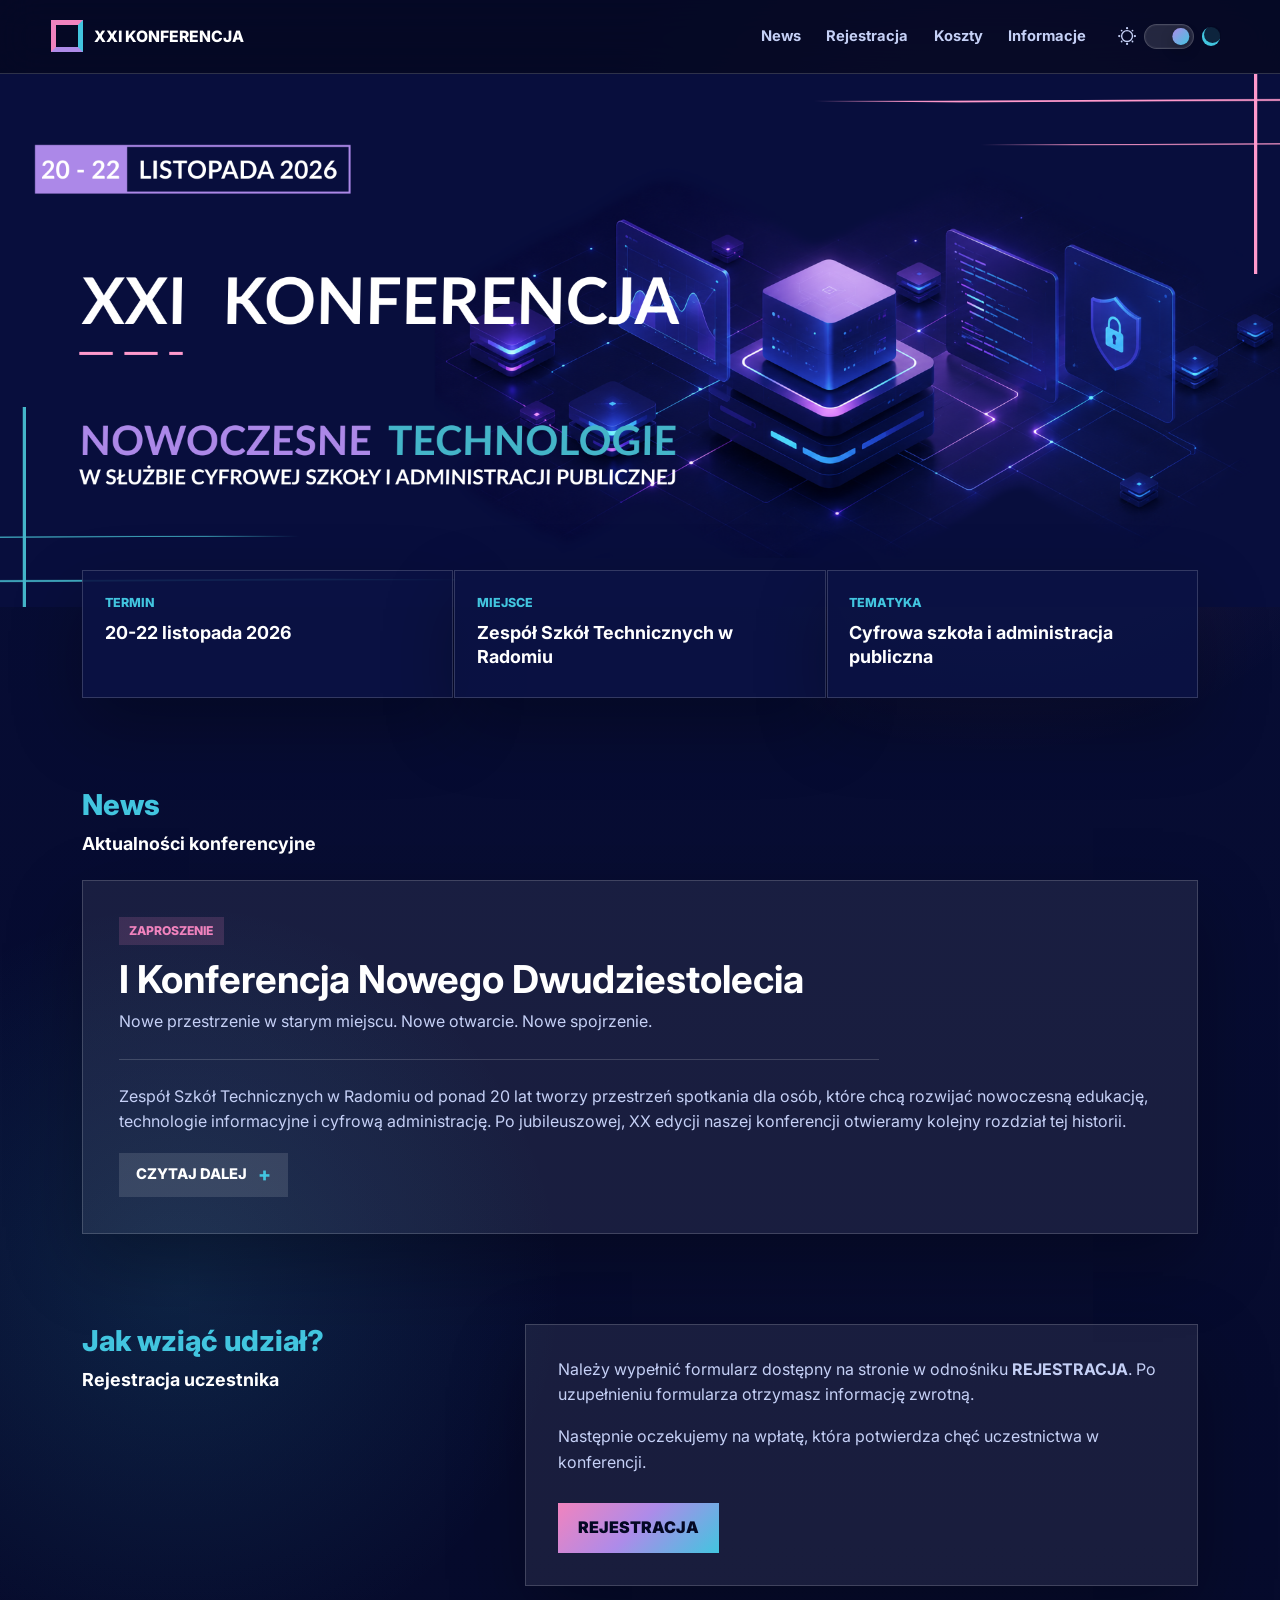
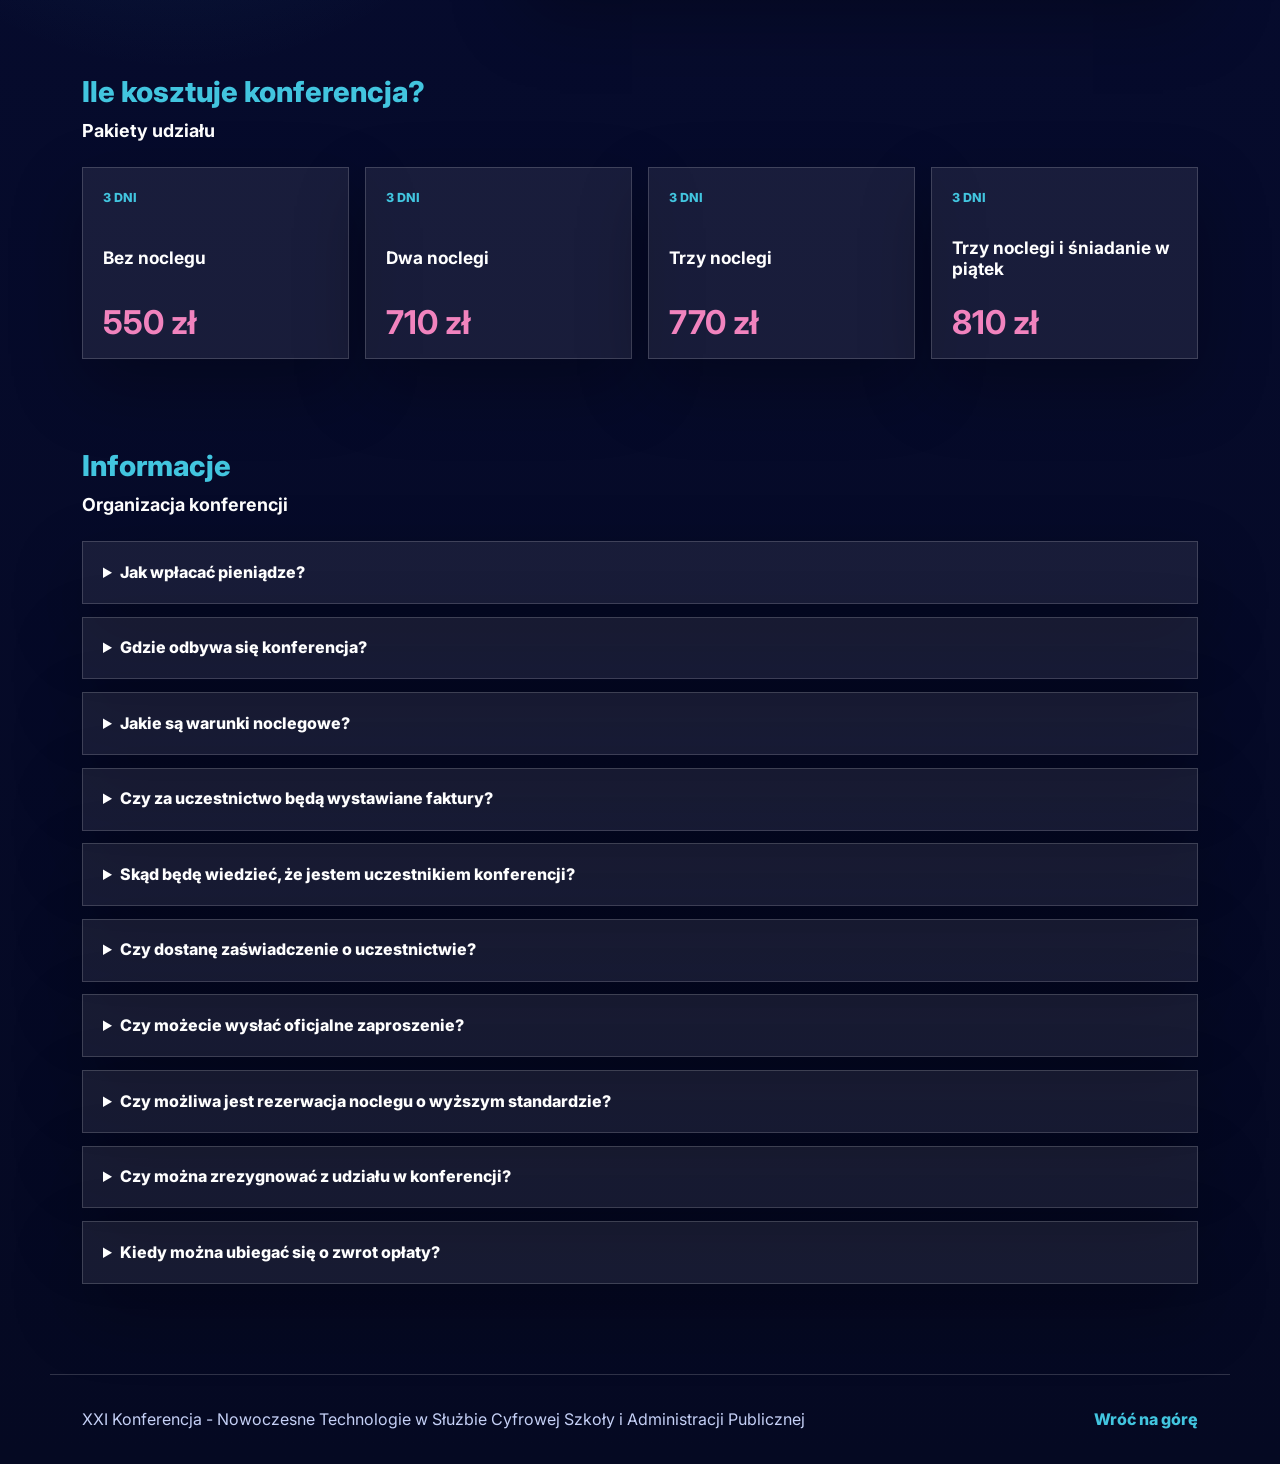
==== index.html @ ed53168c "first commit" ====
<!doctype html>
<html lang="pl">
  <head>
    <meta charset="utf-8" />
    <meta name="viewport" content="width=device-width, initial-scale=1" />
    <title>XXI Konferencja - Nowoczesne Technologie</title>
    <meta
      name="description"
      content="XXI Konferencja Nowoczesne Technologie w służbie cyfrowej szkoły i administracji publicznej, 20-22 listopada 2026, Radom."
    />
    <link rel="icon" href="assets/favicon.svg" type="image/svg+xml" />
    <link rel="preconnect" href="https://fonts.googleapis.com" />
    <link rel="preconnect" href="https://fonts.gstatic.com" crossorigin />
    <link
      href="https://fonts.googleapis.com/css2?family=Inter:wght@400;500;600;700;800&display=swap"
      rel="stylesheet"
    />
    <script>
      (function () {
        try {
          document.documentElement.dataset.theme =
            window.localStorage.getItem("theme") || "dark";
        } catch (error) {
          document.documentElement.dataset.theme = "dark";
        }
      })();
    </script>
    <link rel="stylesheet" href="styles.css?v=4" />
  </head>
  <body>
    <header class="site-header">
      <a class="brand" href="#top" aria-label="Strona główna konferencji">
        <span class="brand-mark"></span>
        <span>XXI Konferencja</span>
      </a>
      <button
        class="menu-toggle"
        type="button"
        aria-label="Otwórz menu"
        aria-expanded="false"
        aria-controls="main-nav"
      >
        <span></span>
        <span></span>
        <span></span>
      </button>
      <div class="header-actions">
        <nav id="main-nav" class="nav" aria-label="Nawigacja główna">
          <a href="#news">News</a>
          <a href="#rejestracja">Rejestracja</a>
          <a href="#koszty">Koszty</a>
          <a href="#faq">Informacje</a>
        </nav>
        <button
          class="theme-toggle"
          type="button"
          aria-label="Przełącz tryb jasny i ciemny"
          aria-pressed="false"
        >
          <span class="theme-icon theme-icon-sun" aria-hidden="true"></span>
          <span class="theme-switch-track" aria-hidden="true">
            <span class="theme-switch-thumb"></span>
          </span>
          <span class="theme-icon theme-icon-moon" aria-hidden="true"></span>
          <span class="theme-toggle-text sr-only">Tryb jasny</span>
        </button>
      </div>
    </header>

    <main id="top">
      <section class="hero" aria-label="XXI Konferencja Nowoczesne Technologie">
        <picture>
          <source
            media="(max-width: 560px)"
            srcset="assets/hero-konferencja-2026-mobile.png"
          />
          <source
            media="(max-width: 1024px)"
            srcset="assets/hero-konferencja-2026-tablet.png"
          />
          <img
            class="hero-image"
            src="assets/hero-konferencja-2026-v2.png"
            alt="XXI Konferencja Nowoczesne Technologie w służbie cyfrowej szkoły i administracji publicznej, 20-22 listopada 2026"
          />
        </picture>
      </section>

      <section class="summary" aria-label="Najważniejsze informacje">
        <div class="summary-item">
          <span>Termin</span>
          <strong>20-22 listopada 2026</strong>
        </div>
        <div class="summary-item">
          <span>Miejsce</span>
          <strong>Zespół Szkół Technicznych w Radomiu</strong>
        </div>
        <div class="summary-item">
          <span>Tematyka</span>
          <strong>Cyfrowa szkoła i administracja publiczna</strong>
        </div>
      </section>

      <section id="news" class="section news-section">
        <div class="section-heading">
          <h2 class="eyebrow">News</h2>
          <h3 class="section-title">Aktualności konferencyjne</h3>
        </div>
        <article class="news-post">
          <div class="news-post-header">
            <span class="news-label">Zaproszenie</span>
            <h3>I Konferencja Nowego Dwudziestolecia</h3>
            <p>
              Nowe przestrzenie w starym miejscu. Nowe otwarcie. Nowe
              spojrzenie.
            </p>
          </div>

          <p>
            Zespół Szkół Technicznych w Radomiu od ponad 20 lat tworzy
            przestrzeń spotkania dla osób, które chcą rozwijać nowoczesną
            edukację, technologie informacyjne i cyfrową administrację. Po
            jubileuszowej, XX edycji naszej konferencji otwieramy kolejny
            rozdział tej historii.
          </p>
          <details class="read-more">
            <summary>
              <span class="read-more-open">Czytaj dalej</span>
              <span class="read-more-close">Zwiń</span>
            </summary>
            <div class="read-more-content">
              <p>
                W tym roku zapraszamy Państwa na XXI edycję konferencji, którą
                traktujemy jako I Konferencję Nowego Dwudziestolecia. Wracamy do
                sprawdzonego miejsca, ale z nową energią, nowymi tematami i
                świeżym spojrzeniem na wyzwania, przed którymi stoją szkoły,
                samorządy, uczelnie, instytucje publiczne oraz partnerzy
                technologiczni.
              </p>
              <p>
                To wydarzenie dla tych, którzy nie chcą jedynie obserwować
                zmian, ale chcą je rozumieć, współtworzyć i odpowiedzialnie
                wdrażać.
              </p>

              <h4>Co nas czeka?</h4>
              <div class="news-topics">
                <section>
                  <h5>Nowe technologie w edukacji i administracji</h5>
                  <p>
                    Porozmawiamy o rozwiązaniach, które realnie zmieniają sposób
                    pracy szkół, urzędów i instytucji. W centrum uwagi znajdą
                    się narzędzia cyfrowe, sztuczna inteligencja, automatyzacja,
                    cyberbezpieczeństwo, nowoczesne zarządzanie oraz praktyczne
                    wykorzystanie technologii w codziennej pracy.
                  </p>
                </section>
                <section>
                  <h5>Wykłady, prelekcje i inspirujące wystąpienia</h5>
                  <p>
                    Do udziału zapraszamy ekspertów, praktyków, przedstawicieli
                    branży IT, edukacji, administracji oraz biznesu. Będzie to
                    okazja do poznania trendów, dobrych praktyk i konkretnych
                    rozwiązań, które można przenieść do własnej szkoły,
                    instytucji lub organizacji.
                  </p>
                </section>
                <section>
                  <h5>Warsztaty i sesje tematyczne</h5>
                  <p>
                    Konferencja to nie tylko teoria. Planujemy również
                    praktyczne spotkania, podczas których uczestnicy będą mogli
                    poznać narzędzia wspierające edukację, komunikację,
                    organizację pracy, bezpieczeństwo cyfrowe i rozwój
                    kompetencji przyszłości.
                  </p>
                </section>
                <section>
                  <h5>Spotkania i współpraca</h5>
                  <p>
                    Od lat siłą naszej konferencji są ludzie: dyrektorzy szkół,
                    nauczyciele, przedstawiciele samorządów, uczelni, firm
                    technologicznych i instytucji publicznych. Tegoroczna edycja
                    będzie kolejną okazją do rozmów, wymiany doświadczeń i
                    budowania współpracy.
                  </p>
                </section>
              </div>

              <h4>Dlaczego warto być z nami?</h4>
              <p>
                Bo po 20 latach nie kończymy tej historii - zaczynamy jej nowy
                etap. To będzie konferencja o przyszłości, ale mocno osadzona w
                praktyce. O technologii, ale zawsze w kontekście człowieka. O
                zmianie, ale takiej, która ma sens i służy edukacji,
                administracji oraz lokalnym społecznościom.
              </p>
              <p>
                Jeśli interesuje Państwa cyfrowa transformacja, nowoczesna
                szkoła, sztuczna inteligencja, bezpieczeństwo, kompetencje
                przyszłości i praktyczne rozwiązania dla edukacji oraz
                instytucji publicznych - zapraszamy do Radomia.
              </p>

              <h4>Rejestracja</h4>
              <p>
                Formularz rejestracyjny oraz szczegółowy program konferencji
                zostaną opublikowane na stronie internetowej wydarzenia.
                Zachęcamy do śledzenia aktualności - wkrótce przedstawimy
                agendę, prelegentów oraz informacje organizacyjne.
              </p>

              <p class="news-closing">
                Zapraszamy do udziału w wydarzeniu, które od dwóch dekad łączy
                edukację, technologię i ludzi otwartych na rozwój. Do zobaczenia
                w Zespole Szkół Technicznych w Radomiu!
              </p>
            </div>
          </details>
        </article>
      </section>

      <section id="rejestracja" class="section split-section">
        <div class="section-heading">
          <h2 class="eyebrow">Jak wziąć udział?</h2>
          <h3 class="section-title">Rejestracja uczestnika</h3>
        </div>
        <div class="content-panel">
          <p>
            Należy wypełnić formularz dostępny na stronie w odnośniku
            <strong>REJESTRACJA</strong>. Po uzupełnieniu formularza otrzymasz
            informację zwrotną.
          </p>

          <p>
            Następnie oczekujemy na wpłatę, która potwierdza chęć uczestnictwa w
            konferencji.
          </p>
          <a
            class="button"
            href="rejestracja.html"
            aria-label="Przejdź do strony rejestracji"
            >Rejestracja</a
          >
        </div>
      </section>

      <section id="koszty" class="section">
        <div class="section-heading">
          <h2 class="eyebrow">Ile kosztuje konferencja?</h2>
          <h3 class="section-title">Pakiety udziału</h3>
        </div>
        <div class="pricing-grid">
          <article class="price-card">
            <span>3 dni</span>
            <h3>Bez noclegu</h3>
            <strong>550 zł</strong>
          </article>
          <article class="price-card">
            <span>3 dni</span>
            <h3>Dwa noclegi</h3>
            <strong>710 zł</strong>
          </article>
          <article class="price-card">
            <span>3 dni</span>
            <h3>Trzy noclegi</h3>
            <strong>770 zł</strong>
          </article>
          <article class="price-card">
            <span>3 dni</span>
            <h3>Trzy noclegi i śniadanie w piątek</h3>
            <strong>810 zł</strong>
          </article>
        </div>
      </section>

      <section id="faq" class="section faq-section">
        <div class="section-heading">
          <h2 class="eyebrow">Informacje</h2>
          <h3 class="section-title">Organizacja konferencji</h3>
        </div>
        <div class="faq-list">
          <details>
            <summary>Jak wpłacać pieniądze?</summary>
            <p>Po wykonaniu rejestracji należy dokonać wpłaty na konto:</p>
            <strong class="account-number"
              >83 1240 3259 1111 0010 3720 2317</strong
            >
            <p>
              W tytule przelewu prosimy wpisać
              <strong>„KONFERENCJA 2026”</strong> oraz imię i nazwisko
              uczestnika.
            </p>
            <p>
              W sprawie płatności można kontaktować się z księgowością ZST pod
              numerem
              <a href="tel:+48483628185">+48 48 362 81 85</a>.
            </p>
          </details>
          <details>
            <summary>Gdzie odbywa się konferencja?</summary>
            <p>
              Konferencja odbywa się w budynku Zespołu Szkół Technicznych im.
              Tadeusza Kościuszki w Radomiu przy ul. Limanowskiego 26/30. Szkoła
              znajduje się w odległości około 2 km od dworca PKP i PKS. Dla
              zmotoryzowanych uczestników udostępniony będzie parking na terenie
              szkoły.
            </p>
          </details>
          <details>
            <summary>Jakie są warunki noclegowe?</summary>
            <p>
              Dla uczestników przygotowane są miejsca noclegowe w Schronisku
              Młodzieżowym przy ul. Limanowskiego 34/40, w sąsiedztwie Zespołu
              Szkół Technicznych.
            </p>
            <p>
              Strona schroniska:
              <a href="https://www.ssmradom.pl" target="_blank" rel="noreferrer"
                >www.ssmradom.pl</a
              >.
            </p>
          </details>
          <details>
            <summary>Czy za uczestnictwo będą wystawiane faktury?</summary>
            <p>
              Rachunek za udział w konferencji wystawiany jest wyłącznie na
              płatnika. Jeśli opłatę wykona uczestnik jako osoba prywatna,
              rachunek zostanie wystawiony na osobę prywatną. Jeśli płatności
              dokona szkoła, rachunek zostanie wystawiony na szkołę.
            </p>
          </details>
          <details>
            <summary>
              Skąd będę wiedzieć, że jestem uczestnikiem konferencji?
            </summary>
            <p>
              Po dokonaniu opłaty każdy zarejestrowany uczestnik otrzyma
              potwierdzenie pocztą elektroniczną na adres podany podczas
              rejestracji. Prosimy sprawdzać także folder spam. Jeśli
              potwierdzenie nie dotrze w ciągu 7 dni od przelewu, prosimy o
              pilny kontakt z Arturem Rudnickim.
            </p>
          </details>
          <details>
            <summary>Czy dostanę zaświadczenie o uczestnictwie?</summary>
            <p>Tak. Zaświadczenie będzie dostępne w trakcie konferencji.</p>
          </details>
          <details>
            <summary>Czy możecie wysłać oficjalne zaproszenie?</summary>
            <p>
              Organizatorzy nie przewidują wysyłania oficjalnych zaproszeń.
              Jedynym zaproszeniem jest strona konferencji.
            </p>
          </details>
          <details>
            <summary>
              Czy możliwa jest rezerwacja noclegu o wyższym standardzie?
            </summary>
            <p>
              W tym roku nie ma możliwości rezerwacji noclegów o podwyższonym
              standardzie. Uczestnik może zorganizować nocleg samodzielnie i
              wybrać udział bez noclegu.
            </p>
          </details>
          <details>
            <summary>Czy można zrezygnować z udziału w konferencji?</summary>
            <p>
              Tak, jednak organizatorzy nie zawsze mają możliwość dokonania
              zwrotu opłaty za udział w konferencji.
            </p>
          </details>
          <details>
            <summary>Kiedy można ubiegać się o zwrot opłaty?</summary>
            <p>
              Zwrot opłaty przewidywany jest w sytuacji potwierdzonego
              pozytywnego wyniku testu na COVID-19 u uczestnika albo gdy
              konferencja nie może się odbyć ze względów niezależnych od
              organizatorów.
            </p>
          </details>
        </div>
      </section>
    </main>

    <footer class="site-footer">
      <p>
        XXI Konferencja - Nowoczesne Technologie w Służbie Cyfrowej Szkoły i
        Administracji Publicznej
      </p>
      <a href="#top">Wróć na górę</a>
    </footer>
    <script>
      const themeToggle = document.querySelector(".theme-toggle");
      const themeToggleText = document.querySelector(".theme-toggle-text");
      const menuToggle = document.querySelector(".menu-toggle");
      const headerActions = document.querySelector(".header-actions");

      function saveTheme(theme) {
        try {
          window.localStorage.setItem("theme", theme);
        } catch (error) {
          return;
        }
      }

      function setTheme(theme) {
        document.documentElement.dataset.theme = theme;
        saveTheme(theme);
        const isLight = theme === "light";
        themeToggle.setAttribute("aria-pressed", String(isLight));
        themeToggleText.textContent = isLight ? "Tryb ciemny" : "Tryb jasny";
      }

      setTheme(document.documentElement.dataset.theme || "dark");

      themeToggle.addEventListener("click", () => {
        const nextTheme =
          document.documentElement.dataset.theme === "light" ? "dark" : "light";
        setTheme(nextTheme);
      });

      menuToggle.addEventListener("click", () => {
        const isOpen = headerActions.classList.toggle("is-open");
        menuToggle.setAttribute("aria-expanded", String(isOpen));
        menuToggle.setAttribute(
          "aria-label",
          isOpen ? "Zamknij menu" : "Otwórz menu",
        );
      });

      document.querySelectorAll(".nav a").forEach((link) => {
        link.addEventListener("click", () => {
          headerActions.classList.remove("is-open");
          menuToggle.setAttribute("aria-expanded", "false");
          menuToggle.setAttribute("aria-label", "Otwórz menu");
        });
      });
    </script>
  </body>
</html>
---- styles.css ----
:root {
  color-scheme: dark;
  --page: #070d38;
  --page-deep: #050922;
  --panel: rgba(255, 255, 255, 0.075);
  --panel-strong: rgba(255, 255, 255, 0.12);
  --header-bg: rgba(5, 9, 34, 0.86);
  --summary-bg: rgba(10, 18, 68, 0.9);
  --topic-bg: rgba(255, 255, 255, 0.045);
  --hero-bg: #080d3b;
  --text: #ffffff;
  --muted: #c5d0f6;
  --cyan: #42c5df;
  --pink: #f183be;
  --violet: #ae8be9;
  --line: rgba(255, 255, 255, 0.17);
  --shadow: 0 28px 70px rgba(0, 0, 0, 0.28);
}

html[data-theme="light"] {
  color-scheme: light;
  --page: #f8fbff;
  --page-deep: #eef4fb;
  --panel: rgba(255, 255, 255, 0.82);
  --panel-strong: rgba(7, 13, 56, 0.08);
  --header-bg: rgba(248, 251, 255, 0.88);
  --summary-bg: rgba(255, 255, 255, 0.94);
  --topic-bg: rgba(7, 13, 56, 0.04);
  --hero-bg: #080d3b;
  --text: #111936;
  --muted: #52617d;
  --cyan: #087f9c;
  --pink: #c83d88;
  --violet: #7353c7;
  --line: rgba(17, 25, 54, 0.14);
  --shadow: 0 22px 55px rgba(33, 45, 76, 0.13);
}

* {
  box-sizing: border-box;
}

.sr-only {
  position: absolute;
  width: 1px;
  height: 1px;
  padding: 0;
  margin: -1px;
  overflow: hidden;
  clip: rect(0, 0, 0, 0);
  white-space: nowrap;
  border: 0;
}

html {
  scroll-behavior: smooth;
}

body {
  margin: 0;
  min-width: 320px;
  background:
    radial-gradient(circle at 78% 10%, rgba(241, 131, 190, 0.18), transparent 28rem),
    radial-gradient(circle at 14% 42%, rgba(66, 197, 223, 0.13), transparent 24rem),
    linear-gradient(180deg, var(--page) 0%, var(--page-deep) 100%);
  color: var(--text);
  font-family: Inter, system-ui, -apple-system, BlinkMacSystemFont, "Segoe UI", sans-serif;
  line-height: 1.6;
}

a {
  color: inherit;
}

.site-header {
  position: sticky;
  top: 0;
  z-index: 5;
  display: flex;
  align-items: center;
  justify-content: space-between;
  flex-wrap: nowrap;
  gap: 1.5rem;
  padding: 1rem clamp(1rem, 4vw, 4rem);
  border-bottom: 1px solid var(--line);
  background: var(--header-bg);
  backdrop-filter: blur(18px);
}

.brand {
  display: inline-flex;
  align-items: center;
  flex: 0 0 auto;
  gap: 0.7rem;
  color: var(--text);
  font-size: 0.98rem;
  font-weight: 800;
  text-decoration: none;
  text-transform: uppercase;
}

.brand-mark {
  width: 2rem;
  height: 2rem;
  border: 0.32rem solid var(--pink);
  border-right-color: var(--cyan);
  border-bottom-color: var(--violet);
}

.menu-toggle {
  display: none;
  width: 2.75rem;
  height: 2.55rem;
  align-items: center;
  justify-content: center;
  flex-direction: column;
  gap: 0.32rem;
  border: 1px solid var(--line);
  background: var(--panel-strong);
  color: var(--text);
  cursor: pointer;
}

.menu-toggle span {
  display: block;
  width: 1.1rem;
  height: 0.13rem;
  background: currentColor;
  transition:
    transform 180ms ease,
    opacity 180ms ease;
}

.menu-toggle[aria-expanded="true"] span:nth-child(1) {
  transform: translateY(0.45rem) rotate(45deg);
}

.menu-toggle[aria-expanded="true"] span:nth-child(2) {
  opacity: 0;
}

.menu-toggle[aria-expanded="true"] span:nth-child(3) {
  transform: translateY(-0.45rem) rotate(-45deg);
}

.nav {
  display: flex;
  align-items: center;
  gap: clamp(0.8rem, 2vw, 1.6rem);
  color: var(--muted);
  font-size: 0.92rem;
  font-weight: 700;
}

.nav a {
  text-decoration: none;
}

.nav a:hover {
  color: var(--text);
}

.header-actions {
  display: flex;
  align-items: center;
  flex: 0 0 auto;
  gap: clamp(0.8rem, 2vw, 1.4rem);
}

.theme-toggle {
  display: inline-flex;
  align-items: center;
  gap: 0.5rem;
  min-height: 2.55rem;
  padding: 0.35rem 0.55rem;
  border: 0;
  background: transparent;
  color: var(--text);
  cursor: pointer;
}

.theme-toggle:hover {
  color: var(--cyan);
}

.theme-toggle:focus-visible {
  outline: 2px solid var(--cyan);
  outline-offset: 0.25rem;
}

.theme-icon {
  position: relative;
  flex: 0 0 auto;
  width: 1.15rem;
  height: 1.15rem;
  color: var(--muted);
}

.theme-icon-sun {
  border: 0.18rem solid currentColor;
  border-radius: 50%;
  transform: scale(0.68);
  box-shadow:
    0 -0.72rem 0 -0.46rem currentColor,
    0 0.72rem 0 -0.46rem currentColor,
    0.72rem 0 0 -0.46rem currentColor,
    -0.72rem 0 0 -0.46rem currentColor,
    0.5rem 0.5rem 0 -0.48rem currentColor,
    -0.5rem 0.5rem 0 -0.48rem currentColor,
    0.5rem -0.5rem 0 -0.48rem currentColor,
    -0.5rem -0.5rem 0 -0.48rem currentColor;
}

.theme-icon-moon {
  border-radius: 50%;
  background: currentColor;
}

.theme-icon-moon::after {
  content: "";
  position: absolute;
  top: -0.08rem;
  right: -0.08rem;
  width: 1.05rem;
  height: 1.05rem;
  border-radius: 50%;
  background: var(--header-bg);
}

.theme-switch-track {
  position: relative;
  width: 3.1rem;
  height: 1.55rem;
  border: 1px solid var(--line);
  border-radius: 999px;
  background: var(--panel-strong);
  box-shadow: inset 0 0 0 1px rgba(255, 255, 255, 0.04);
}

.theme-switch-thumb {
  position: absolute;
  top: 0.18rem;
  left: 0.18rem;
  width: 1.05rem;
  height: 1.05rem;
  border-radius: 50%;
  background: linear-gradient(135deg, var(--violet), var(--cyan));
  box-shadow: 0 0.35rem 0.8rem rgba(0, 0, 0, 0.24);
  transform: translateX(1.52rem);
  transition: transform 180ms ease;
}

html[data-theme="light"] .theme-switch-thumb {
  transform: translateX(0);
  background: linear-gradient(135deg, #f7b84b, var(--pink));
}

html[data-theme="light"] .theme-icon-sun {
  color: #d18a00;
}

html[data-theme="dark"] .theme-icon-moon {
  color: var(--cyan);
}

.hero {
  width: 100%;
  background: var(--hero-bg);
}

.hero picture {
  display: block;
}

.hero-image {
  display: block;
  width: 100%;
  height: auto;
}

.summary {
  display: grid;
  grid-template-columns: repeat(3, minmax(0, 1fr));
  gap: 1px;
  max-width: 1180px;
  margin: -2.3rem auto 0;
  padding: 0 clamp(1rem, 4vw, 2rem);
  position: relative;
  z-index: 2;
}

.summary-item {
  min-height: 8rem;
  padding: 1.35rem;
  border: 1px solid var(--line);
  background: var(--summary-bg);
  box-shadow: var(--shadow);
}

.summary-item span,
.eyebrow,
.price-card span {
  display: block;
  color: var(--cyan);
  font-size: 0.78rem;
  font-weight: 800;
  letter-spacing: 0;
  text-transform: uppercase;
}

.eyebrow {
  font-size: clamp(1.55rem, 2.25vw, 2.35rem);
  line-height: 1.16;
  text-transform: none;
}

.summary-item strong {
  display: block;
  margin-top: 0.5rem;
  font-size: clamp(1rem, 1.4vw, 1.2rem);
  line-height: 1.35;
}

.section {
  max-width: 1180px;
  margin: 0 auto;
  padding: clamp(3.6rem, 7vw, 6rem) clamp(1rem, 4vw, 2rem) 0;
}

.intro {
  display: grid;
  grid-template-columns: minmax(0, 0.9fr) minmax(18rem, 1fr);
  gap: clamp(1.5rem, 5vw, 4rem);
  align-items: end;
}

h1,
h2,
h3,
p {
  margin-top: 0;
}

h1 {
  margin-bottom: 0;
  font-size: clamp(2.3rem, 5vw, 4.9rem);
  line-height: 1.02;
}

h2 {
  margin-bottom: 0;
}

.section-title {
  margin-bottom: 0;
  color: var(--text);
  font-size: clamp(1.05rem, 1.4vw, 1.25rem);
  font-weight: 700;
  line-height: 1.35;
}

h3 {
  margin-bottom: 0.65rem;
  font-size: 1.08rem;
  line-height: 1.25;
}

h4,
h5 {
  margin-top: 0;
  line-height: 1.3;
}

p {
  color: var(--muted);
}

.split-section {
  display: grid;
  grid-template-columns: minmax(14rem, 0.72fr) minmax(0, 1.28fr);
  gap: clamp(1.4rem, 5vw, 4rem);
  align-items: start;
}

.section-heading {
  display: grid;
  gap: 0.65rem;
}

.news-post {
  margin-top: 1.5rem;
  padding: clamp(1.25rem, 3vw, 2.25rem);
  border: 1px solid var(--line);
  background: var(--panel);
  box-shadow: var(--shadow);
}

.news-post-header {
  max-width: 760px;
  margin-bottom: 1.5rem;
  padding-bottom: 1.5rem;
  border-bottom: 1px solid var(--line);
}

.news-label {
  display: inline-flex;
  margin-bottom: 0.85rem;
  padding: 0.28rem 0.65rem;
  background: rgba(241, 131, 190, 0.16);
  color: var(--pink);
  font-size: 0.76rem;
  font-weight: 800;
  text-transform: uppercase;
}

.news-post h3 {
  margin-bottom: 0.55rem;
  font-size: clamp(1.55rem, 3vw, 2.7rem);
  line-height: 1.08;
}

.news-post h4 {
  margin-bottom: 0.85rem;
  padding-top: 0.55rem;
  color: var(--text);
  font-size: clamp(1.25rem, 2vw, 1.7rem);
}

.news-post h5 {
  margin-bottom: 0.45rem;
  color: var(--cyan);
  font-size: 1rem;
}

.news-topics {
  display: grid;
  grid-template-columns: repeat(2, minmax(0, 1fr));
  gap: 1rem;
  margin: 1rem 0 1.5rem;
}

.news-topics section {
  padding: 1rem;
  border: 1px solid var(--line);
  background: var(--topic-bg);
}

.news-topics p,
.news-post p:last-child {
  margin-bottom: 0;
}

.read-more {
  margin-top: 1.1rem;
  padding: 0;
  border: 0;
  background: transparent;
  box-shadow: none;
}

.read-more summary {
  display: inline-flex;
  align-items: center;
  min-height: 2.8rem;
  padding: 0.65rem 1.05rem;
  background: var(--panel-strong);
  color: var(--text);
  font-size: 0.92rem;
  font-weight: 800;
  text-transform: uppercase;
  list-style: none;
}

.read-more summary::-webkit-details-marker {
  display: none;
}

.read-more summary::after {
  content: "+";
  margin-left: 0.7rem;
  color: var(--cyan);
  font-size: 1.2rem;
  line-height: 1;
}

.read-more[open] summary {
  margin-bottom: 1.2rem;
}

.read-more[open] summary::after {
  content: "-";
}

.read-more-close,
.read-more[open] .read-more-open {
  display: none;
}

.read-more[open] .read-more-close {
  display: inline;
}

.read-more-content {
  padding-top: 0.2rem;
}

.news-closing {
  margin-top: 1.4rem;
  padding-top: 1.2rem;
  border-top: 1px solid var(--line);
  color: var(--text);
  font-weight: 700;
}

.content-panel,
.price-card,
details {
  border: 1px solid var(--line);
  background: var(--panel);
  box-shadow: var(--shadow);
}

.content-panel {
  padding: clamp(1.3rem, 3vw, 2rem);
}

.content-panel p:last-child {
  margin-bottom: 0;
}

.button {
  display: inline-flex;
  align-items: center;
  justify-content: center;
  min-height: 3rem;
  margin-top: 0.75rem;
  padding: 0.75rem 1.25rem;
  background: linear-gradient(135deg, var(--pink), var(--violet) 48%, var(--cyan));
  color: #040824;
  font-weight: 900;
  text-decoration: none;
  text-transform: uppercase;
}

.pricing-grid {
  display: grid;
  grid-template-columns: repeat(4, minmax(0, 1fr));
  gap: 1rem;
  margin-top: 1.5rem;
}

.price-card {
  display: flex;
  min-height: 12rem;
  flex-direction: column;
  justify-content: space-between;
  padding: 1.25rem;
}

.price-card h3 {
  margin-top: 0.8rem;
  color: var(--text);
}

.price-card strong {
  color: var(--pink);
  font-size: 2.05rem;
  line-height: 1;
}

.account-number {
  display: block;
  margin: 0.8rem 0 1rem;
  color: var(--text);
  font-size: clamp(1.35rem, 3vw, 2.2rem);
  line-height: 1.2;
  overflow-wrap: anywhere;
}

.subpage-main {
  min-height: calc(100vh - 14rem);
}

.registration-page {
  padding-top: clamp(4rem, 8vw, 7rem);
}

.registration-layout {
  display: grid;
  grid-template-columns: minmax(0, 1.35fr) minmax(18rem, 0.65fr);
  gap: 1rem;
  margin-top: 1.5rem;
  align-items: start;
}

.registration-notice {
  border-left: 0.42rem solid var(--pink);
}

.registration-notice h2,
.registration-aside h2 {
  margin-bottom: 0.8rem;
  color: var(--text);
  font-size: clamp(1.35rem, 2.5vw, 2.2rem);
  line-height: 1.15;
}

.status-pill {
  display: inline-flex;
  margin-bottom: 1rem;
  padding: 0.34rem 0.7rem;
  background: rgba(241, 131, 190, 0.16);
  color: var(--pink);
  font-size: 0.78rem;
  font-weight: 800;
  text-transform: uppercase;
}

.button-secondary {
  background: var(--panel-strong);
  color: var(--text);
  border: 1px solid var(--line);
}

.info-list {
  display: grid;
  gap: 1rem;
  margin: 0;
}

.info-list div {
  padding-top: 1rem;
  border-top: 1px solid var(--line);
}

.info-list dt {
  color: var(--cyan);
  font-size: 0.78rem;
  font-weight: 800;
  text-transform: uppercase;
}

.info-list dd {
  margin: 0.3rem 0 0;
  color: var(--text);
  font-weight: 700;
  line-height: 1.35;
}

.faq-list {
  display: grid;
  gap: 0.8rem;
  margin-top: 1.5rem;
}

details {
  padding: 1.1rem 1.25rem;
}

summary {
  cursor: pointer;
  color: var(--text);
  font-weight: 800;
}

details p {
  margin: 0.8rem 0 0;
}

.site-footer {
  display: flex;
  align-items: center;
  justify-content: space-between;
  gap: 1rem;
  max-width: 1180px;
  margin: clamp(3.5rem, 7vw, 6rem) auto 0;
  padding: 2rem clamp(1rem, 4vw, 2rem);
  border-top: 1px solid var(--line);
}

.site-footer p {
  margin: 0;
}

.site-footer a {
  color: var(--cyan);
  font-weight: 800;
  text-decoration: none;
}

@media (max-width: 1180px) {
  .site-header {
    position: static;
    align-items: center;
    flex-direction: row;
    flex-wrap: wrap;
  }

  .menu-toggle {
    display: inline-flex;
    margin-left: auto;
  }

  .header-actions {
    display: none;
    width: 100%;
    align-items: flex-start;
    flex-direction: column;
    gap: 0.9rem;
    padding-top: 0.4rem;
  }

  .header-actions.is-open {
    display: flex;
  }

  .nav {
    display: grid;
    width: 100%;
    gap: 0;
    overflow-x: visible;
    padding-bottom: 0;
    border: 1px solid var(--line);
    background: var(--panel);
  }

  .nav a {
    padding: 0.85rem 1rem;
    border-bottom: 1px solid var(--line);
  }

  .nav a:last-child {
    border-bottom: 0;
  }

  .summary,
  .intro,
  .split-section,
  .pricing-grid,
  .registration-layout,
  .news-topics {
    grid-template-columns: 1fr;
  }

  .summary {
    margin-top: 0;
    padding: 0;
  }

  .summary-item {
    min-height: 0;
    box-shadow: none;
  }
}

@media (max-width: 560px) {
  .brand {
    font-size: 0.86rem;
  }

  .site-footer {
    align-items: flex-start;
    flex-direction: column;
  }
}
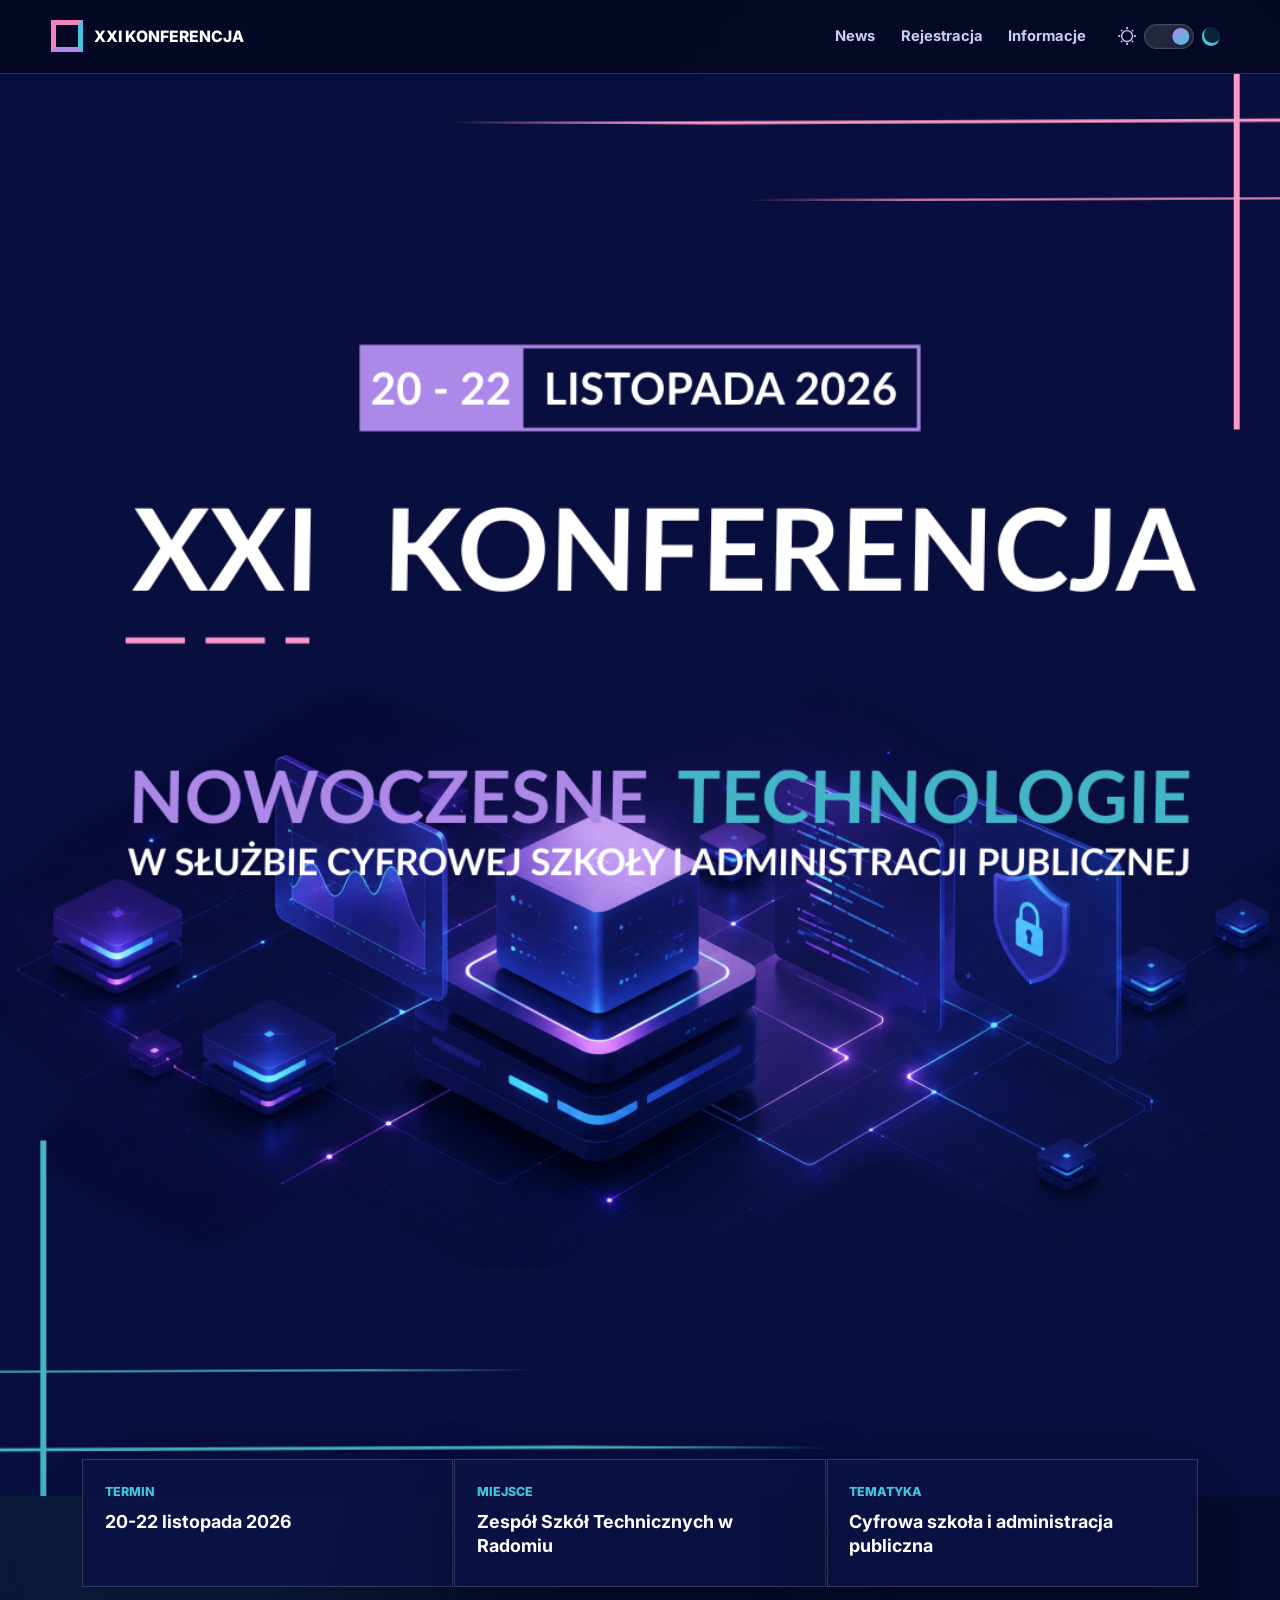
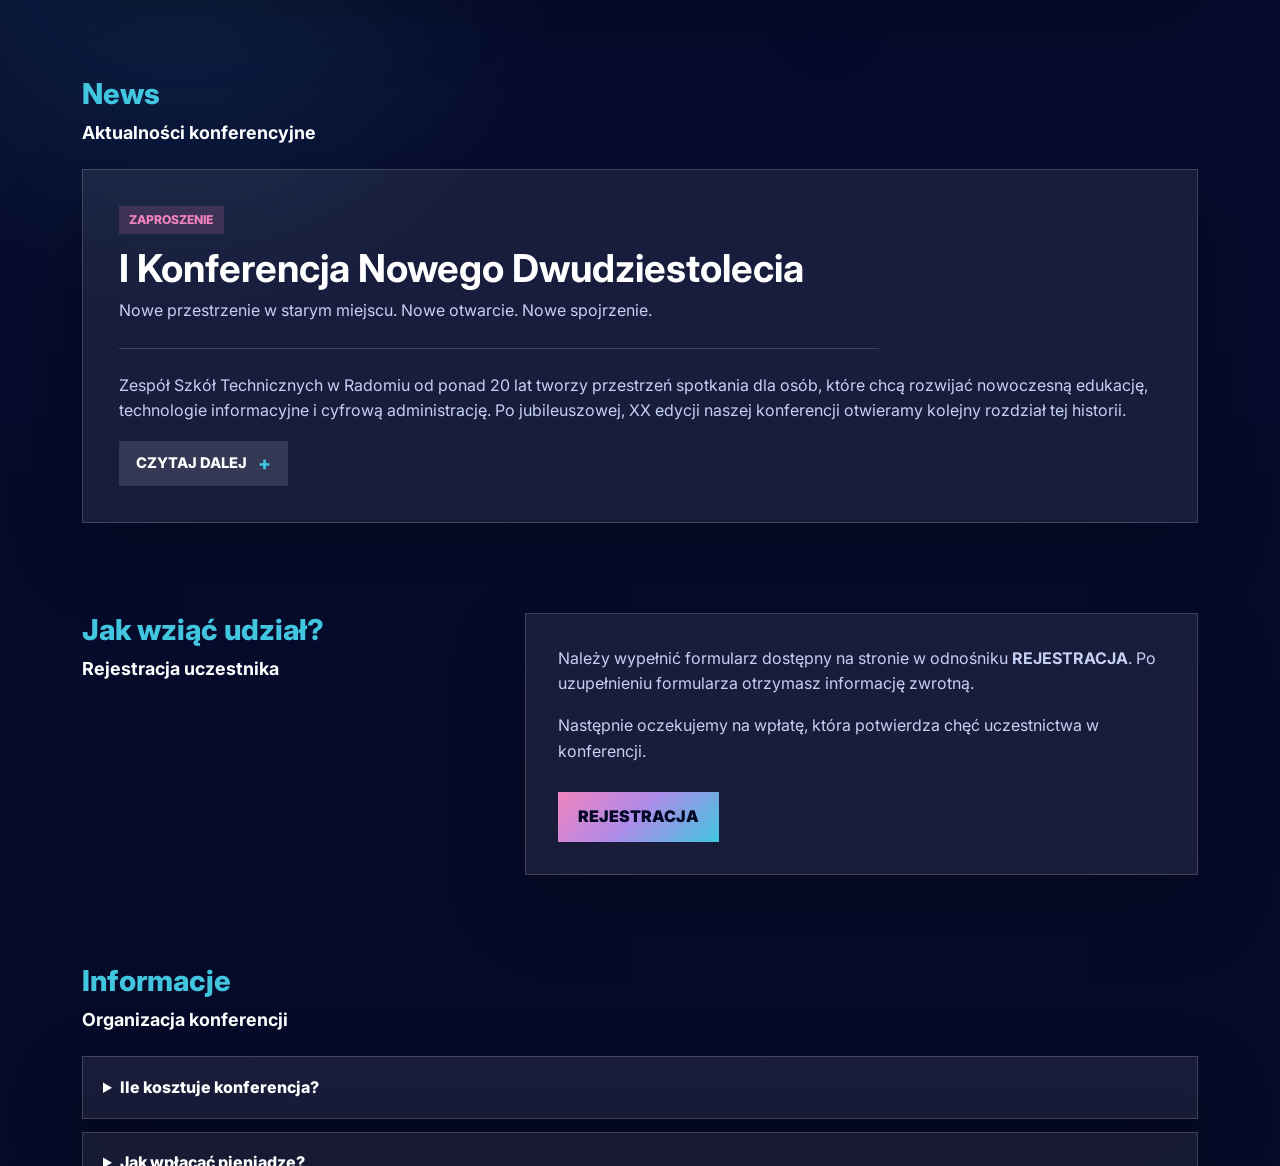
==== commit dc0574b7: "move koszty to informacje" ====
--- a/index.html
+++ b/index.html
@@ -25,7 +25,7 @@
         }
       })();
     </script>
-    <link rel="stylesheet" href="styles.css?v=4" />
+    <link rel="stylesheet" href="styles.css?v=5" />
   </head>
   <body>
     <header class="site-header">
@@ -48,7 +48,6 @@
         <nav id="main-nav" class="nav" aria-label="Nawigacja główna">
           <a href="#news">News</a>
           <a href="#rejestracja">Rejestracja</a>
-          <a href="#koszty">Koszty</a>
           <a href="#faq">Informacje</a>
         </nav>
         <button
@@ -245,41 +244,37 @@
         </div>
       </section>
 
-      <section id="koszty" class="section">
-        <div class="section-heading">
-          <h2 class="eyebrow">Ile kosztuje konferencja?</h2>
-          <h3 class="section-title">Pakiety udziału</h3>
-        </div>
-        <div class="pricing-grid">
-          <article class="price-card">
-            <span>3 dni</span>
-            <h3>Bez noclegu</h3>
-            <strong>550 zł</strong>
-          </article>
-          <article class="price-card">
-            <span>3 dni</span>
-            <h3>Dwa noclegi</h3>
-            <strong>710 zł</strong>
-          </article>
-          <article class="price-card">
-            <span>3 dni</span>
-            <h3>Trzy noclegi</h3>
-            <strong>770 zł</strong>
-          </article>
-          <article class="price-card">
-            <span>3 dni</span>
-            <h3>Trzy noclegi i śniadanie w piątek</h3>
-            <strong>810 zł</strong>
-          </article>
-        </div>
-      </section>
-
       <section id="faq" class="section faq-section">
         <div class="section-heading">
           <h2 class="eyebrow">Informacje</h2>
           <h3 class="section-title">Organizacja konferencji</h3>
         </div>
         <div class="faq-list">
+          <details>
+            <summary>Ile kosztuje konferencja?</summary>
+            <div class="pricing-grid pricing-grid-in-details">
+              <article class="price-card">
+                <span>3 dni</span>
+                <h3>Bez noclegu</h3>
+                <strong>550 zł</strong>
+              </article>
+              <article class="price-card">
+                <span>3 dni</span>
+                <h3>Dwa noclegi</h3>
+                <strong>710 zł</strong>
+              </article>
+              <article class="price-card">
+                <span>3 dni</span>
+                <h3>Trzy noclegi</h3>
+                <strong>770 zł</strong>
+              </article>
+              <article class="price-card">
+                <span>3 dni</span>
+                <h3>Trzy noclegi i śniadanie w piątek</h3>
+                <strong>810 zł</strong>
+              </article>
+            </div>
+          </details>
           <details>
             <summary>Jak wpłacać pieniądze?</summary>
             <p>Po wykonaniu rejestracji należy dokonać wpłaty na konto:</p>
--- a/styles.css
+++ b/styles.css
@@ -549,6 +549,10 @@
   margin-top: 1.5rem;
 }
 
+.pricing-grid-in-details {
+  margin-top: 1rem;
+}
+
 .price-card {
   display: flex;
   min-height: 12rem;
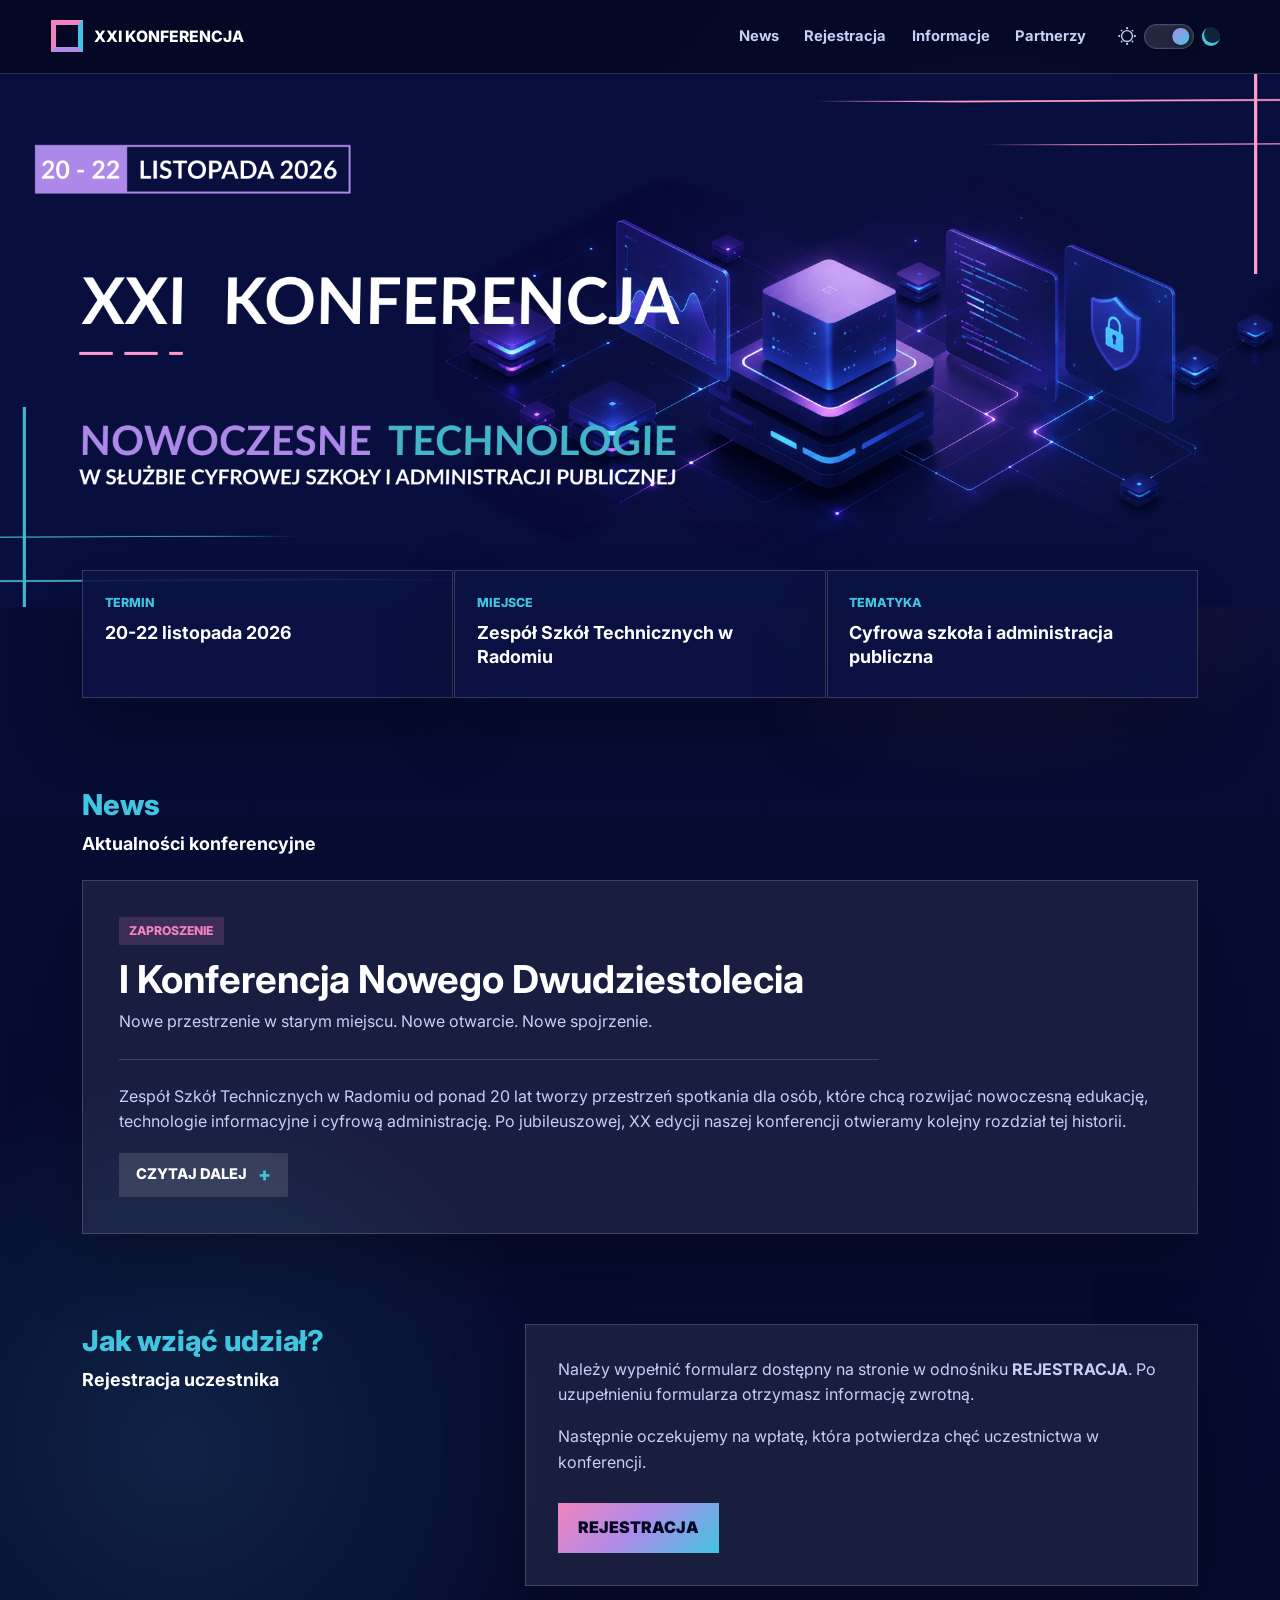
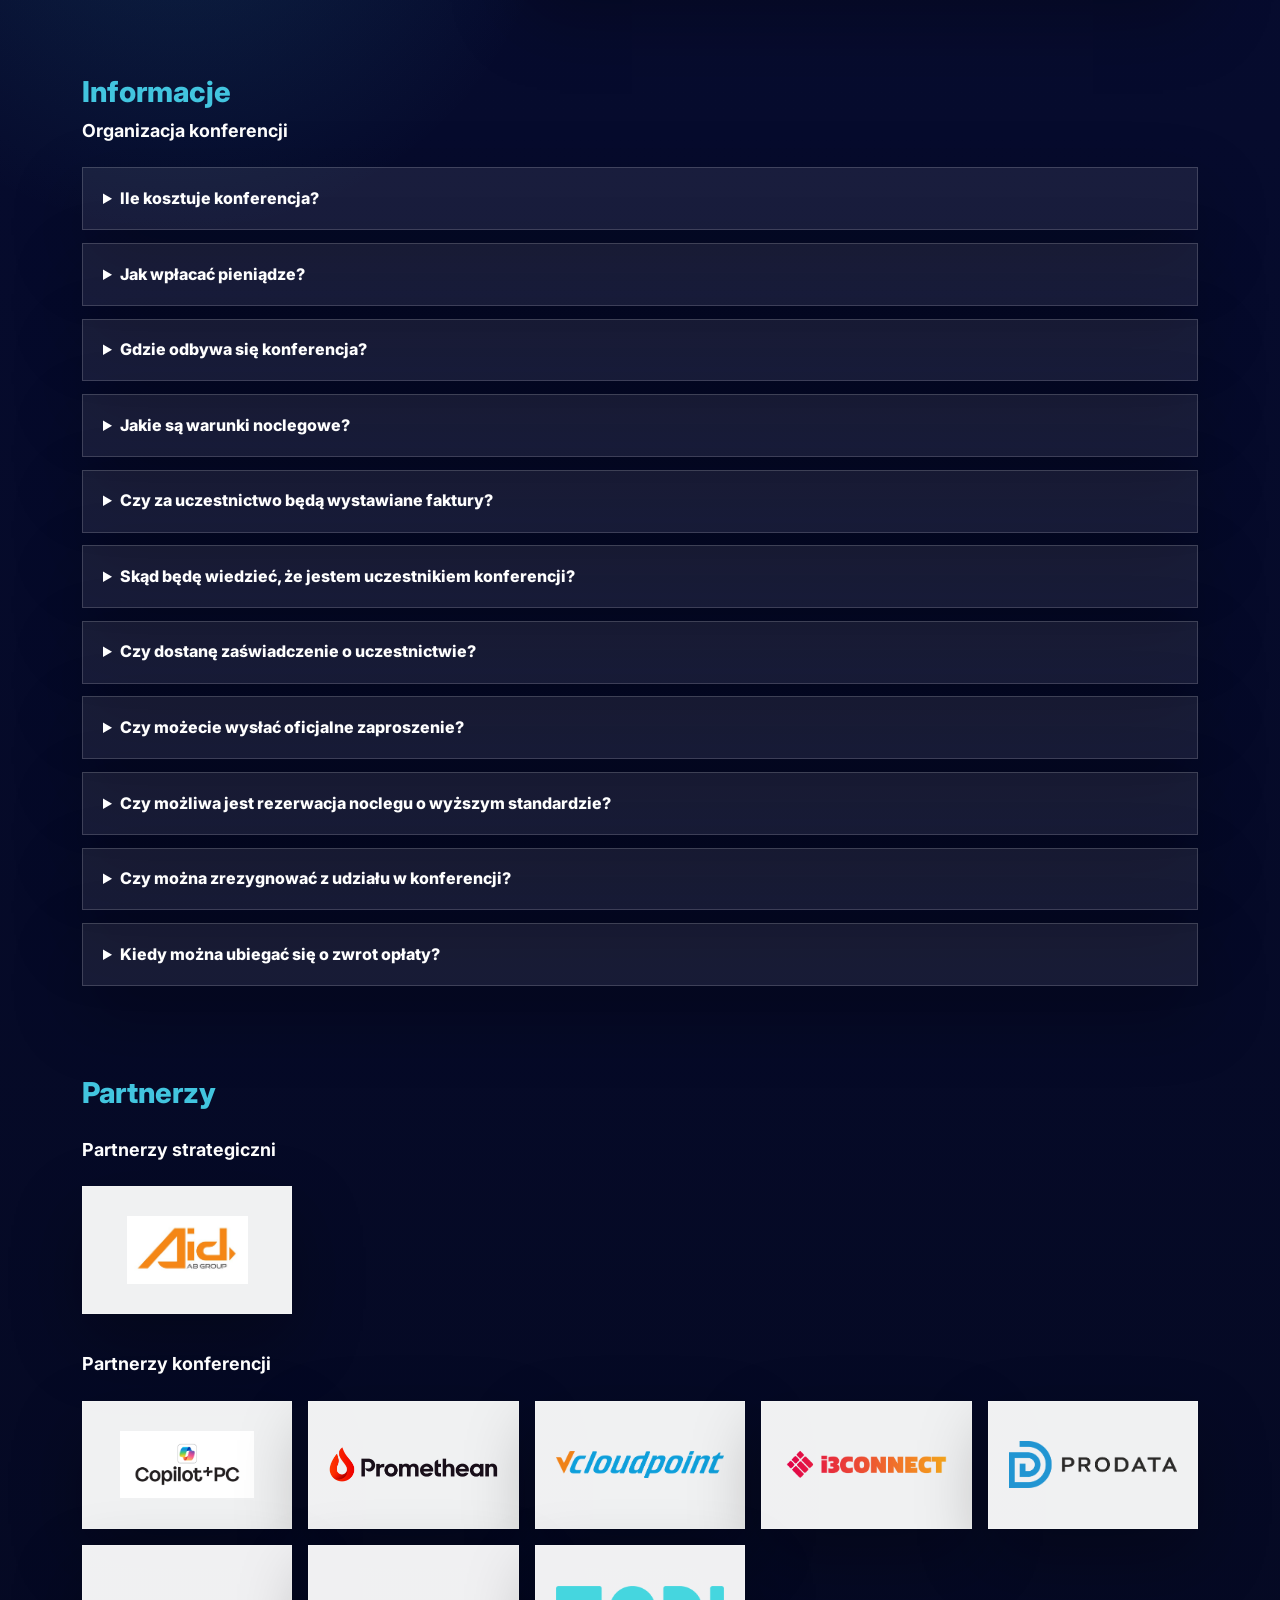
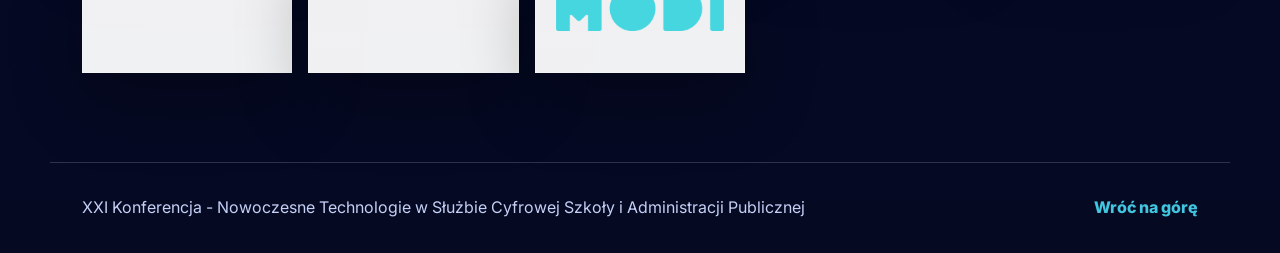
==== commit 7fa730bc: "add partners script" ====
--- a/index.html
+++ b/index.html
@@ -25,7 +25,7 @@
         }
       })();
     </script>
-    <link rel="stylesheet" href="styles.css?v=5" />
+    <link rel="stylesheet" href="styles.css?v=7" />
   </head>
   <body>
     <header class="site-header">
@@ -49,6 +49,7 @@
           <a href="#news">News</a>
           <a href="#rejestracja">Rejestracja</a>
           <a href="#faq">Informacje</a>
+          <a href="#partners">Partnerzy</a>
         </nav>
         <button
           class="theme-toggle"
@@ -376,6 +377,11 @@
           </details>
         </div>
       </section>
+      <section id="partners" class="section partners-section">
+        <div class="section-heading">
+          <h2 class="eyebrow">Partnerzy</h2>
+        </div>
+      </section>
     </main>
 
     <footer class="site-footer">
@@ -432,5 +438,6 @@
         });
       });
     </script>
+    <script src="logotypes.js"></script>
   </body>
 </html>
--- a/styles.css
+++ b/styles.css
@@ -657,6 +657,45 @@
   margin-top: 1.5rem;
 }
 
+.partners-grid {
+  display: grid;
+  grid-template-columns: repeat(5, minmax(0, 1fr));
+  gap: 1rem;
+  margin-top: 1.5rem;
+}
+
+.partners-group {
+  margin-top: 1.8rem;
+}
+
+.partners-group + .partners-group {
+  margin-top: 2.4rem;
+}
+
+.partner-logo-card {
+  display: flex;
+  min-height: 8rem;
+  align-items: center;
+  justify-content: center;
+  padding: 1.25rem;
+  border: 1px solid var(--line);
+  background: rgba(255, 255, 255, 0.94);
+  box-shadow: var(--shadow);
+  text-decoration: none;
+}
+
+.partner-logo-card img {
+  display: block;
+  max-width: 100%;
+  max-height: 4.2rem;
+  object-fit: contain;
+}
+
+a.partner-logo-card:hover {
+  border-color: var(--cyan);
+  transform: translateY(-0.08rem);
+}
+
 details {
   padding: 1.1rem 1.25rem;
 }
@@ -737,13 +776,19 @@
     border-bottom: 0;
   }
 
+
   .summary,
   .intro,
   .split-section,
   .pricing-grid,
   .registration-layout,
+  .partners-grid,
   .news-topics {
     grid-template-columns: 1fr;
+  }
+
+  .partners-grid {
+    grid-template-columns: repeat(2, minmax(0, 1fr));
   }
 
   .summary {
@@ -762,6 +807,10 @@
     font-size: 0.86rem;
   }
 
+  .partners-grid {
+    grid-template-columns: 1fr;
+  }
+
   .site-footer {
     align-items: flex-start;
     flex-direction: column;
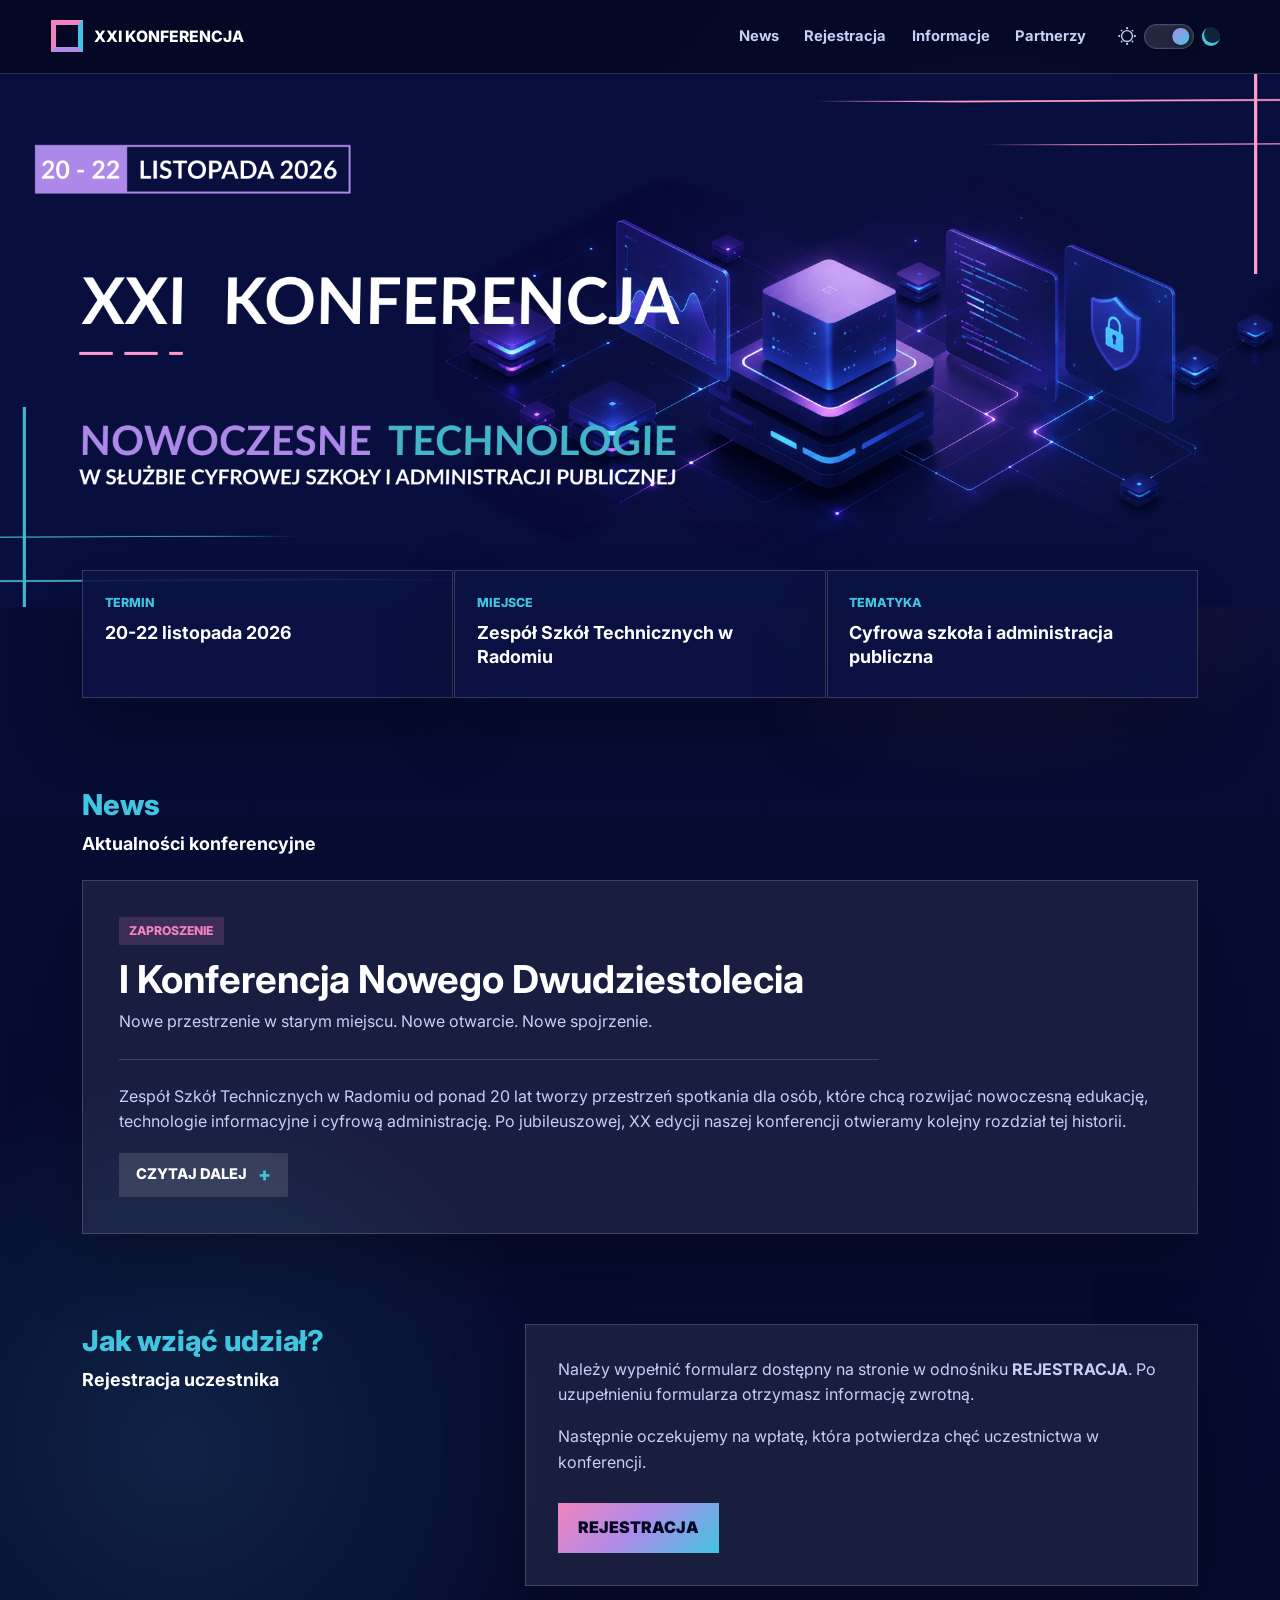
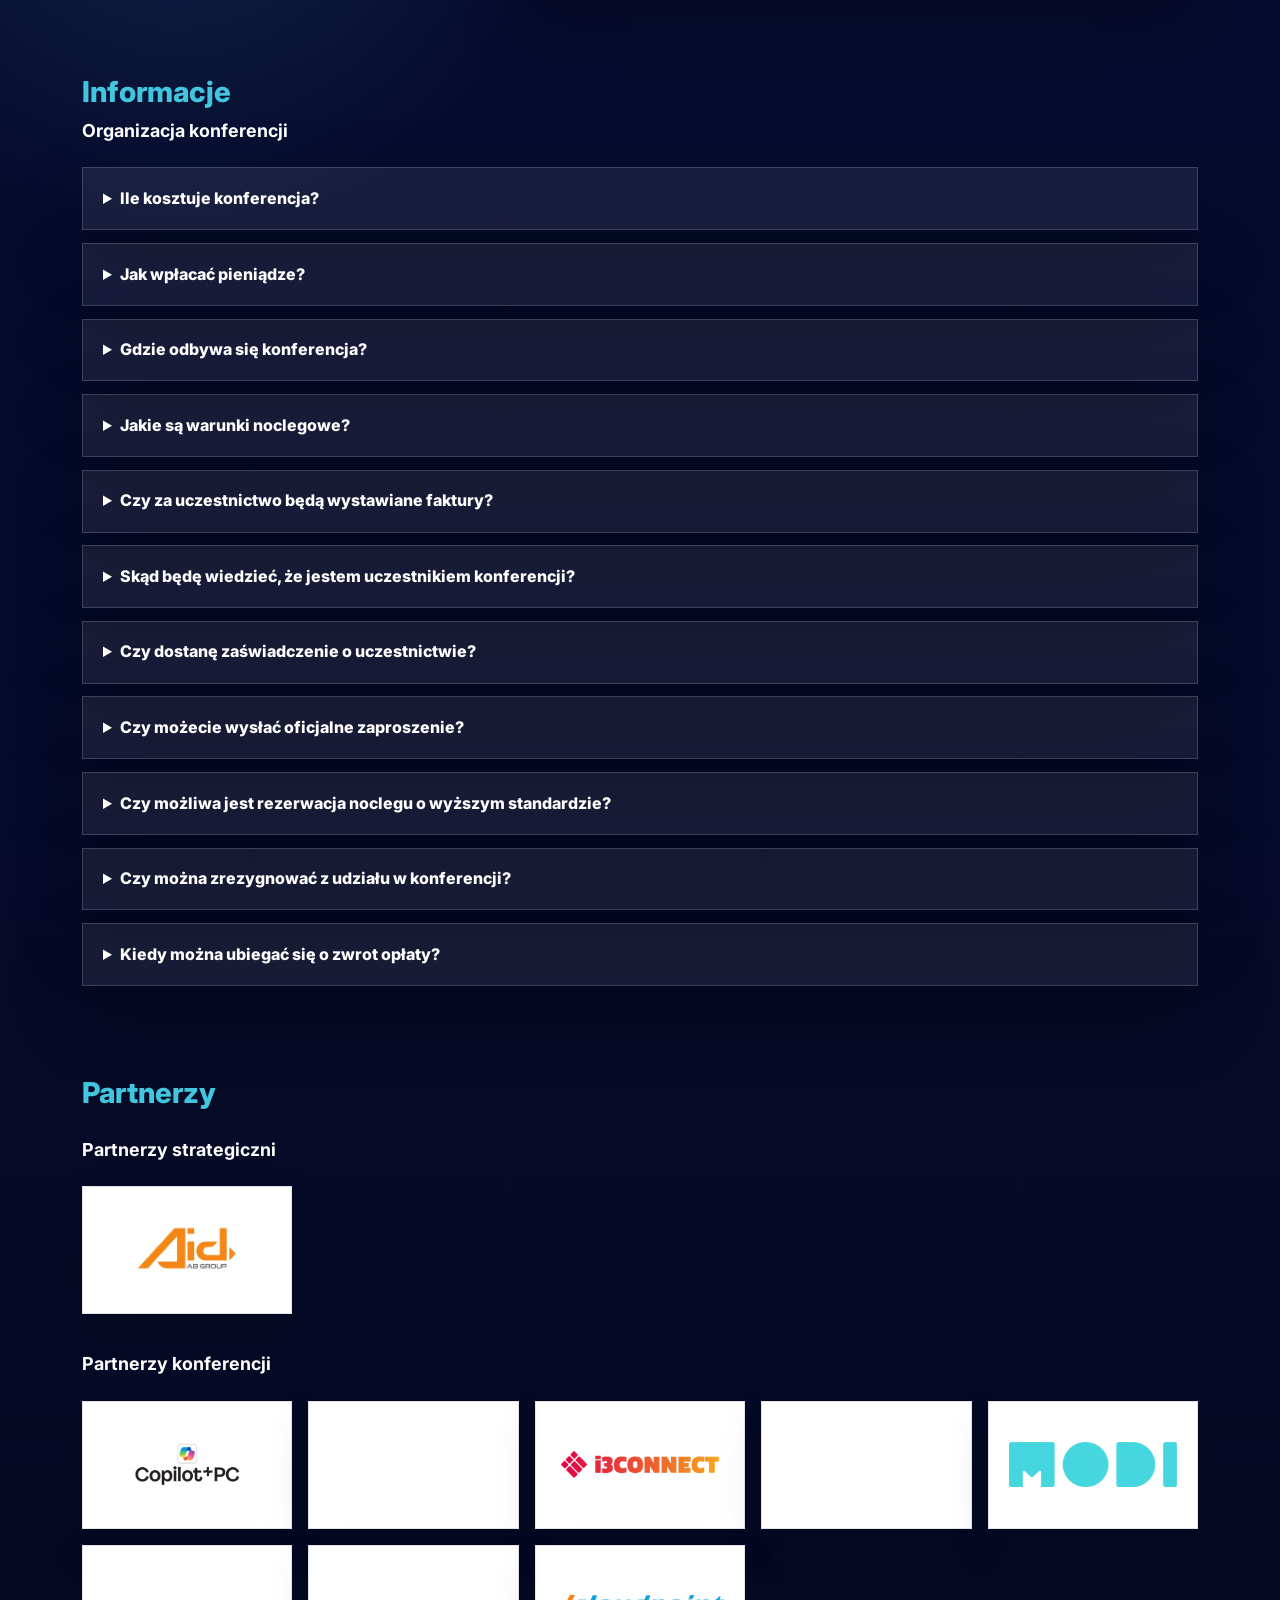
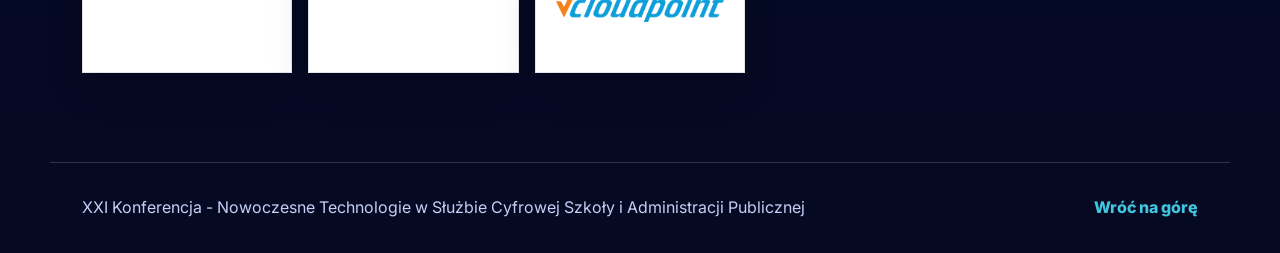
==== commit 603ddcea: "fix logotype background" ====
--- a/index.html
+++ b/index.html
@@ -25,7 +25,7 @@
         }
       })();
     </script>
-    <link rel="stylesheet" href="styles.css?v=7" />
+    <link rel="stylesheet" href="styles.css?v=8" />
   </head>
   <body>
     <header class="site-header">
--- a/styles.css
+++ b/styles.css
@@ -678,9 +678,9 @@
   align-items: center;
   justify-content: center;
   padding: 1.25rem;
-  border: 1px solid var(--line);
-  background: rgba(255, 255, 255, 0.94);
-  box-shadow: var(--shadow);
+  border: 1px solid rgba(17, 25, 54, 0.12);
+  background: #ffffff;
+  box-shadow: 0 18px 42px rgba(0, 0, 0, 0.14);
   text-decoration: none;
 }
 
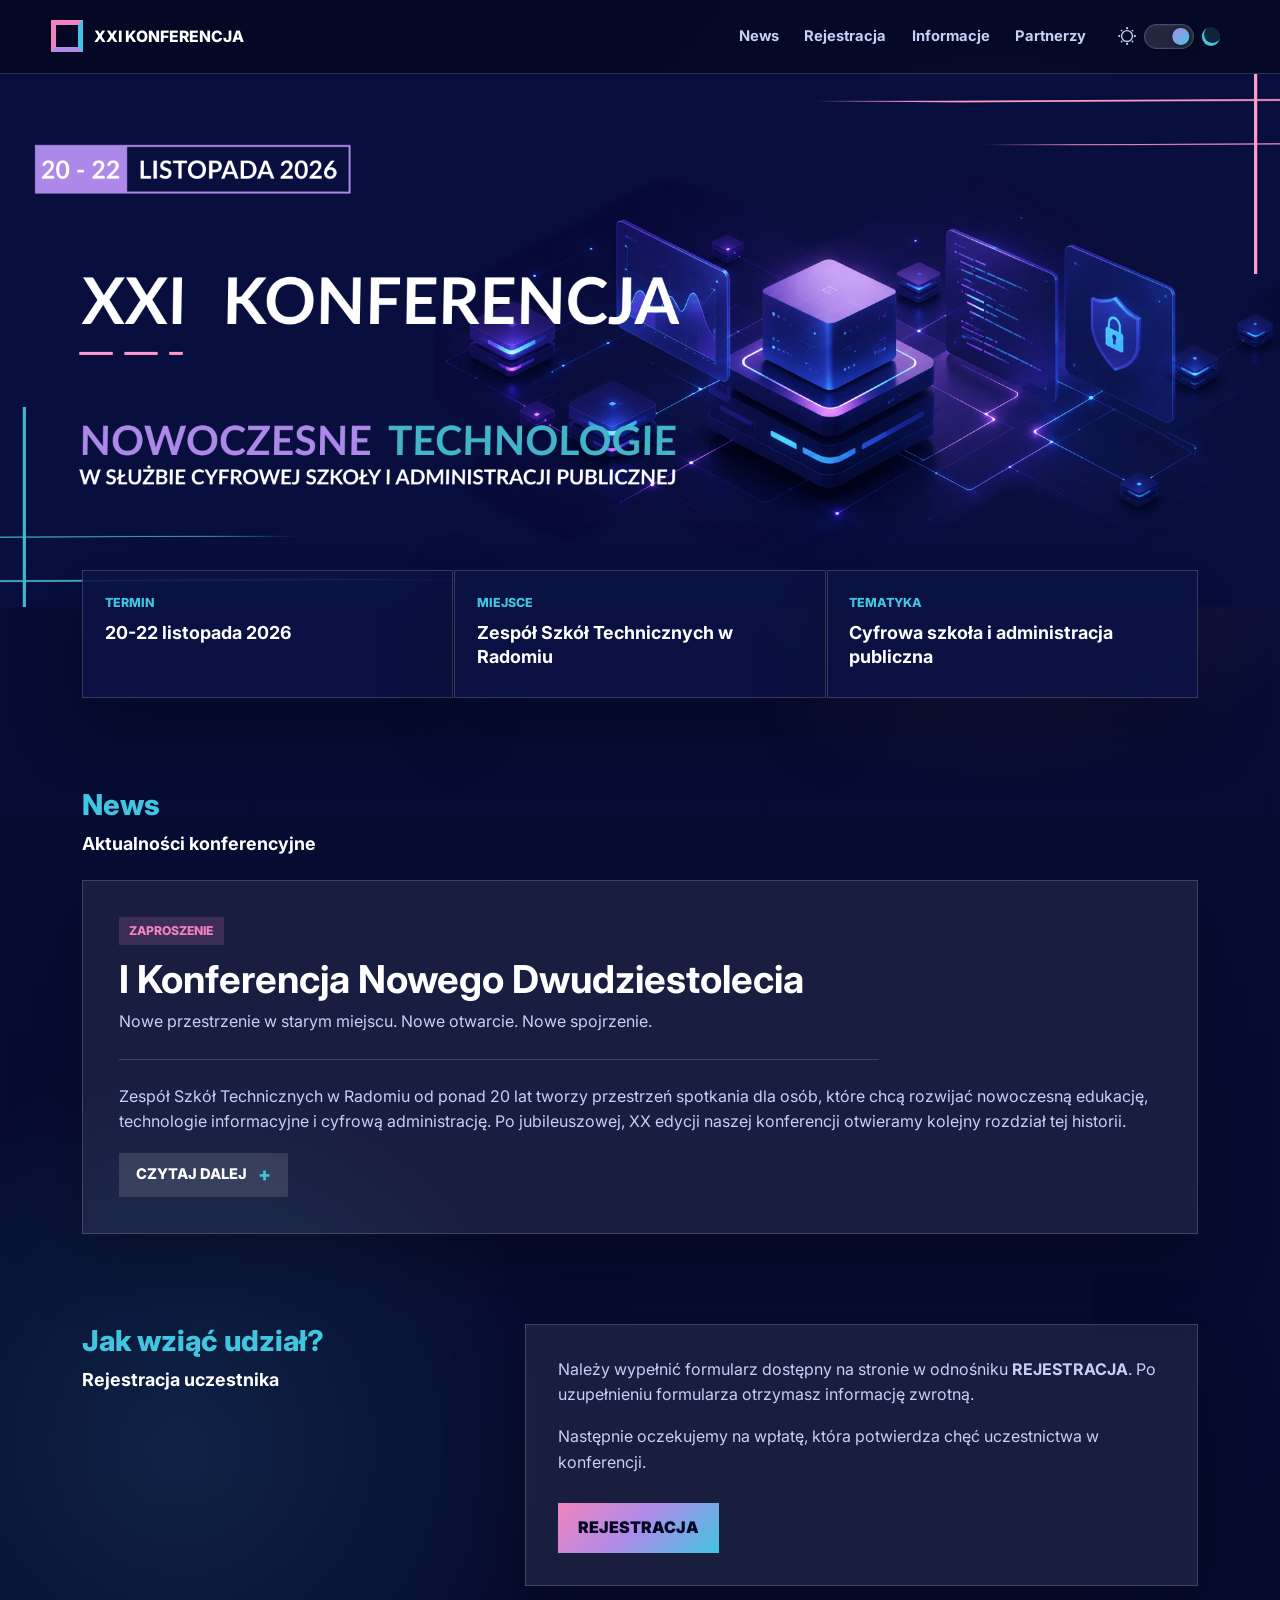
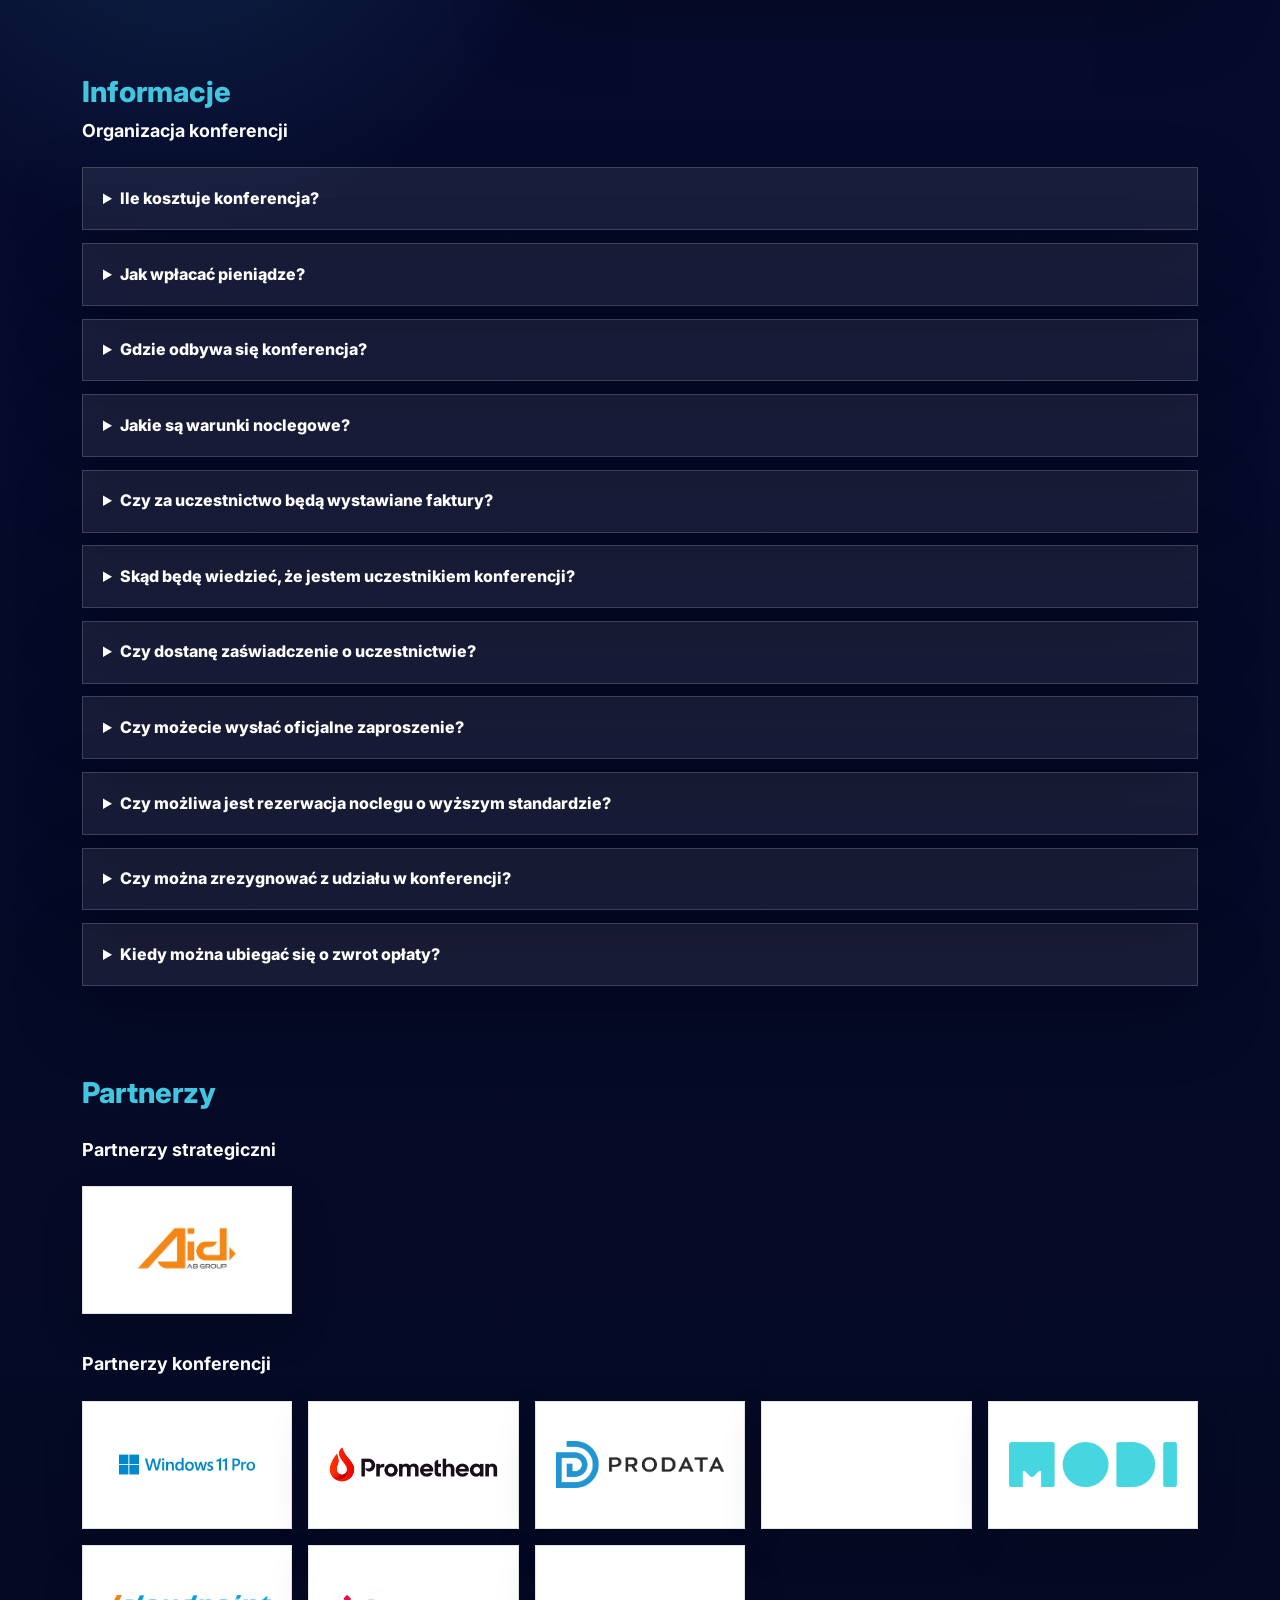
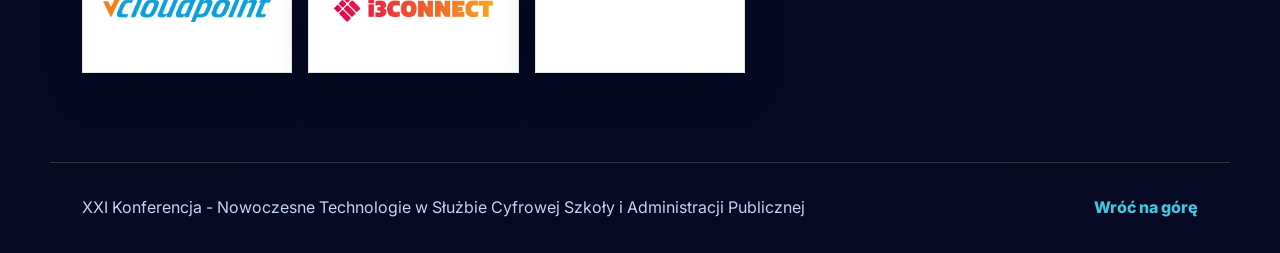
==== commit a8562f30: "fix summary card in light theme" ====
--- a/index.html
+++ b/index.html
@@ -25,7 +25,7 @@
         }
       })();
     </script>
-    <link rel="stylesheet" href="styles.css?v=8" />
+    <link rel="stylesheet" href="styles.css?v=10" />
   </head>
   <body>
     <header class="site-header">
--- a/styles.css
+++ b/styles.css
@@ -289,12 +289,21 @@
   z-index: 2;
 }
 
+html[data-theme="light"] .summary {
+  margin-top: -2.3rem;
+  padding-top: 0;
+}
+
 .summary-item {
   min-height: 8rem;
   padding: 1.35rem;
   border: 1px solid var(--line);
   background: var(--summary-bg);
   box-shadow: var(--shadow);
+}
+
+html[data-theme="light"] .summary-item {
+  background: #ffffff;
 }
 
 .summary-item span,
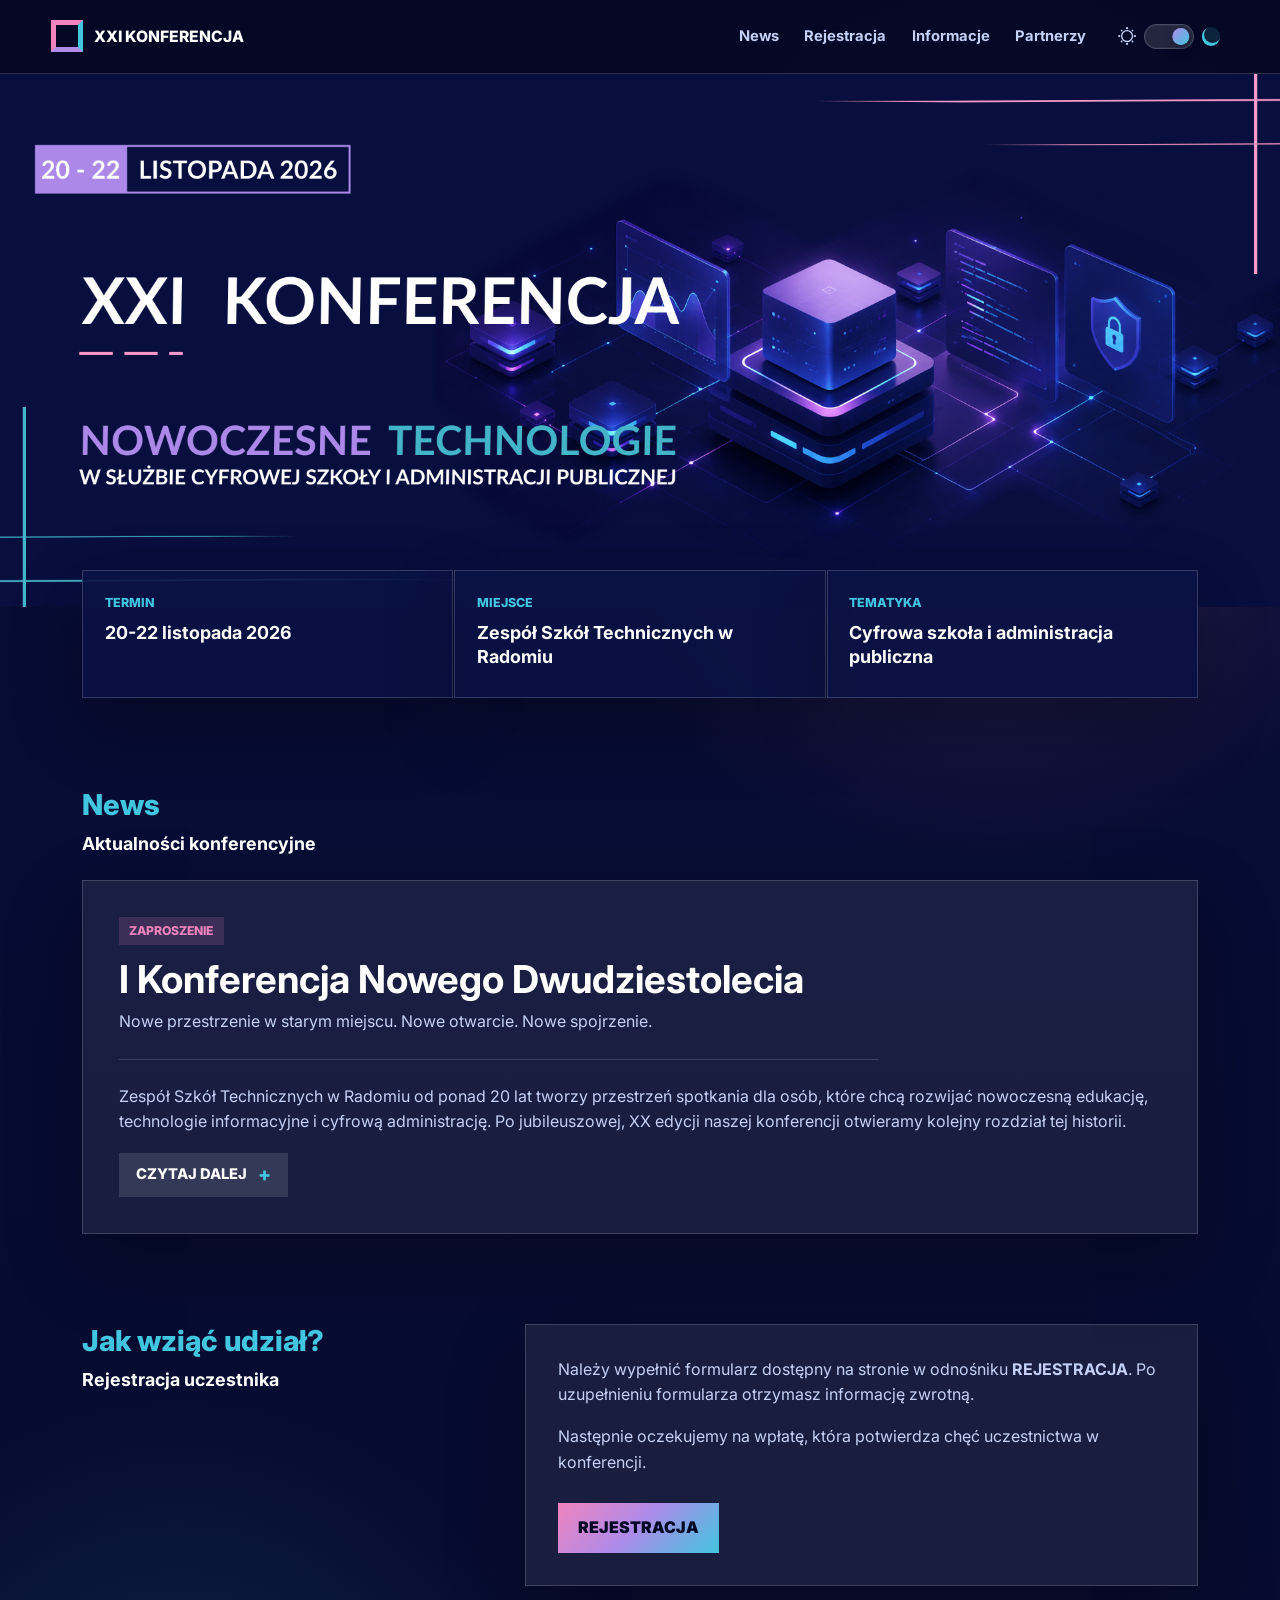
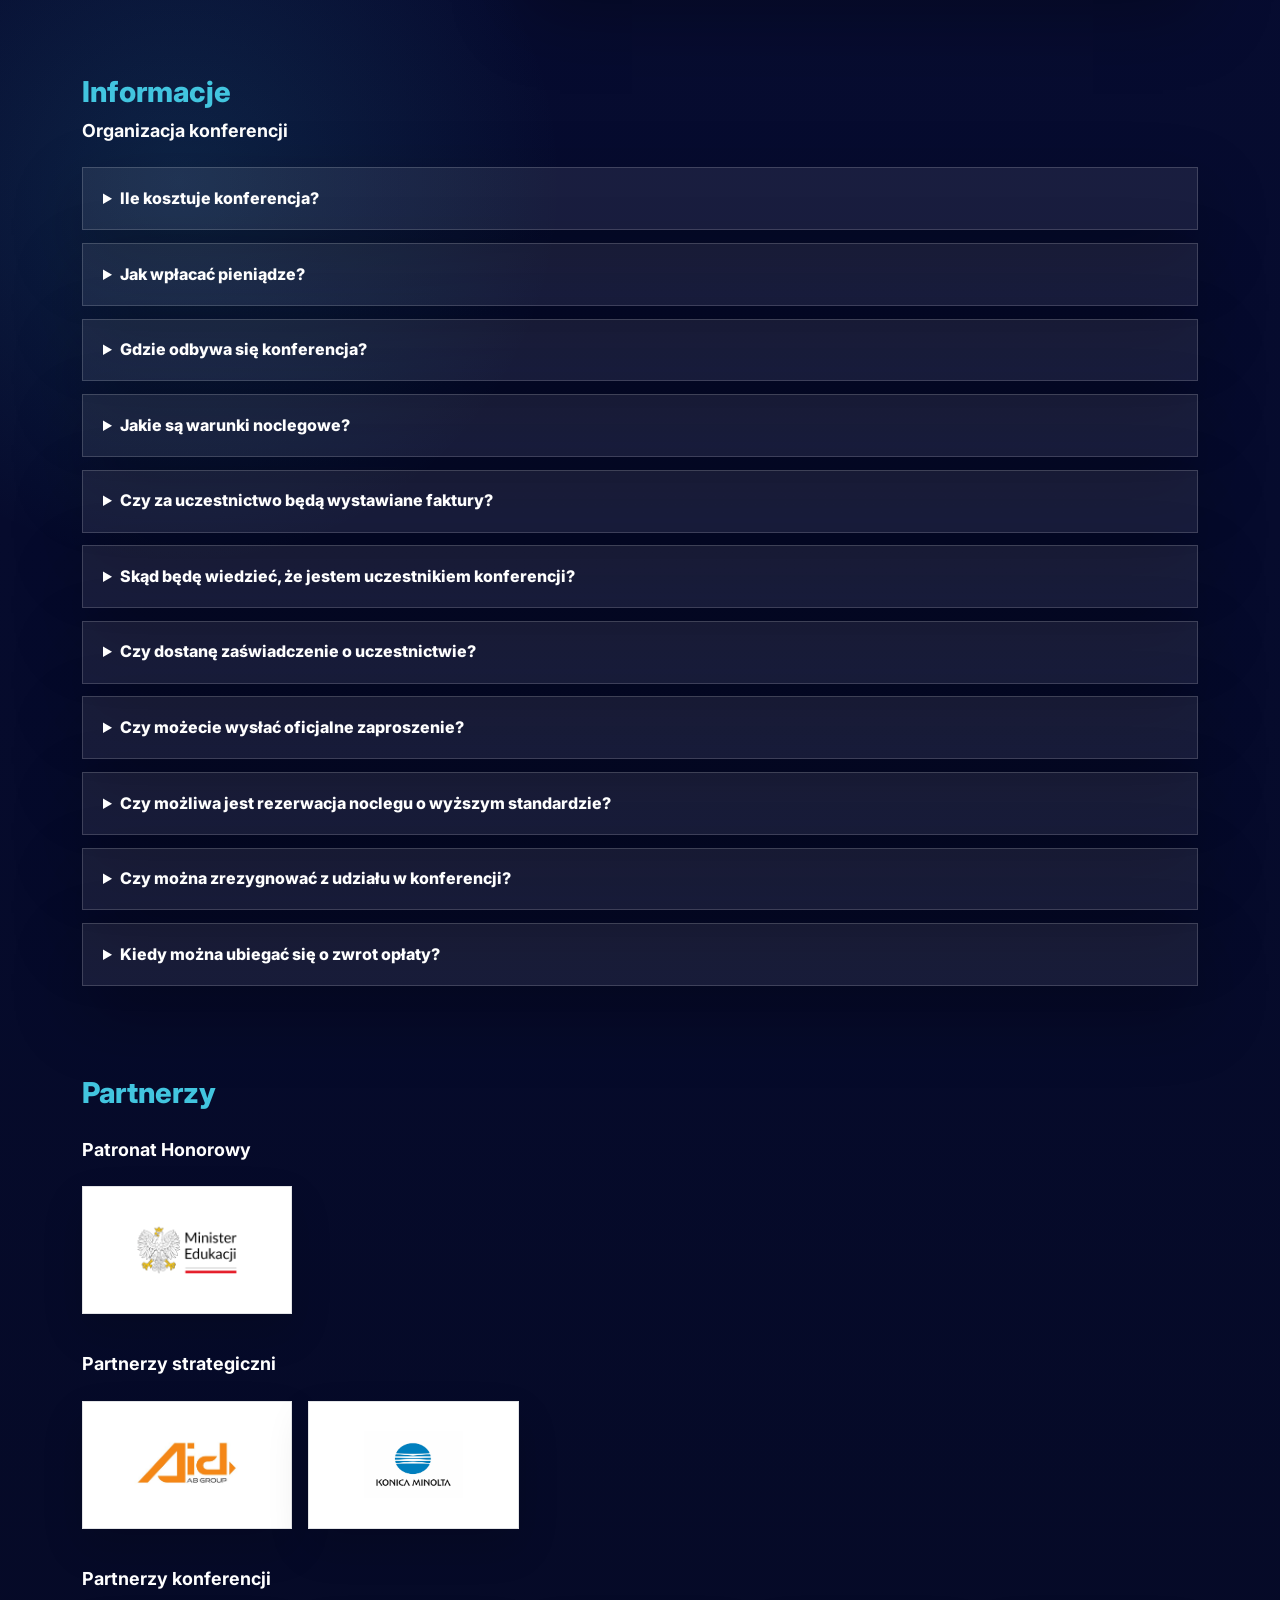
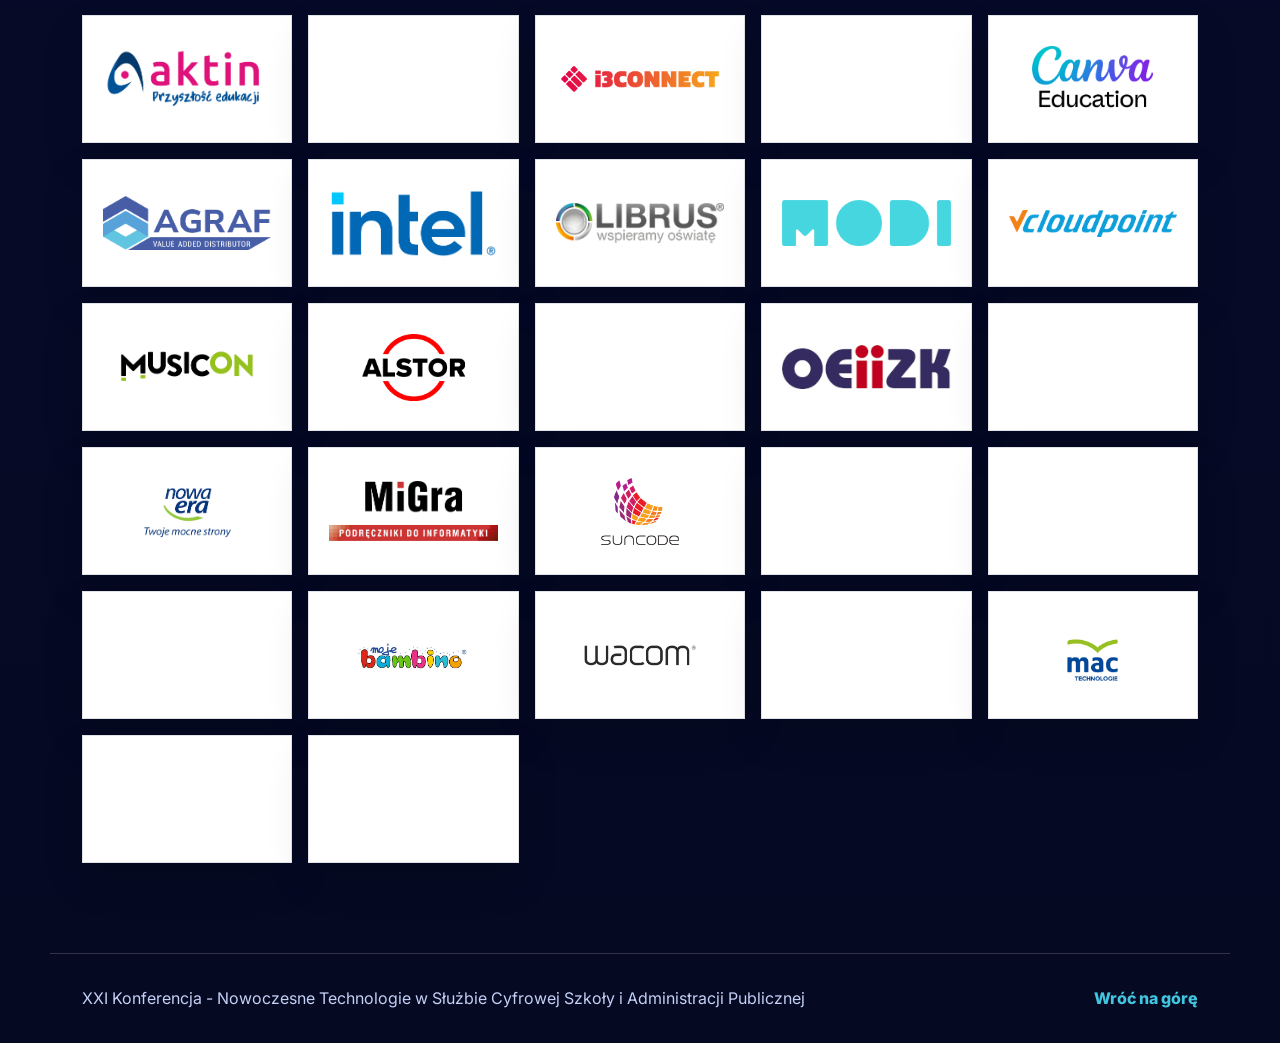
==== commit 75282886: "add ministra edukacji" ====
--- a/index.html
+++ b/index.html
@@ -438,6 +438,6 @@
         });
       });
     </script>
-    <script src="logotypes.js"></script>
+    <script src="logotypes.js?v=2"></script>
   </body>
 </html>
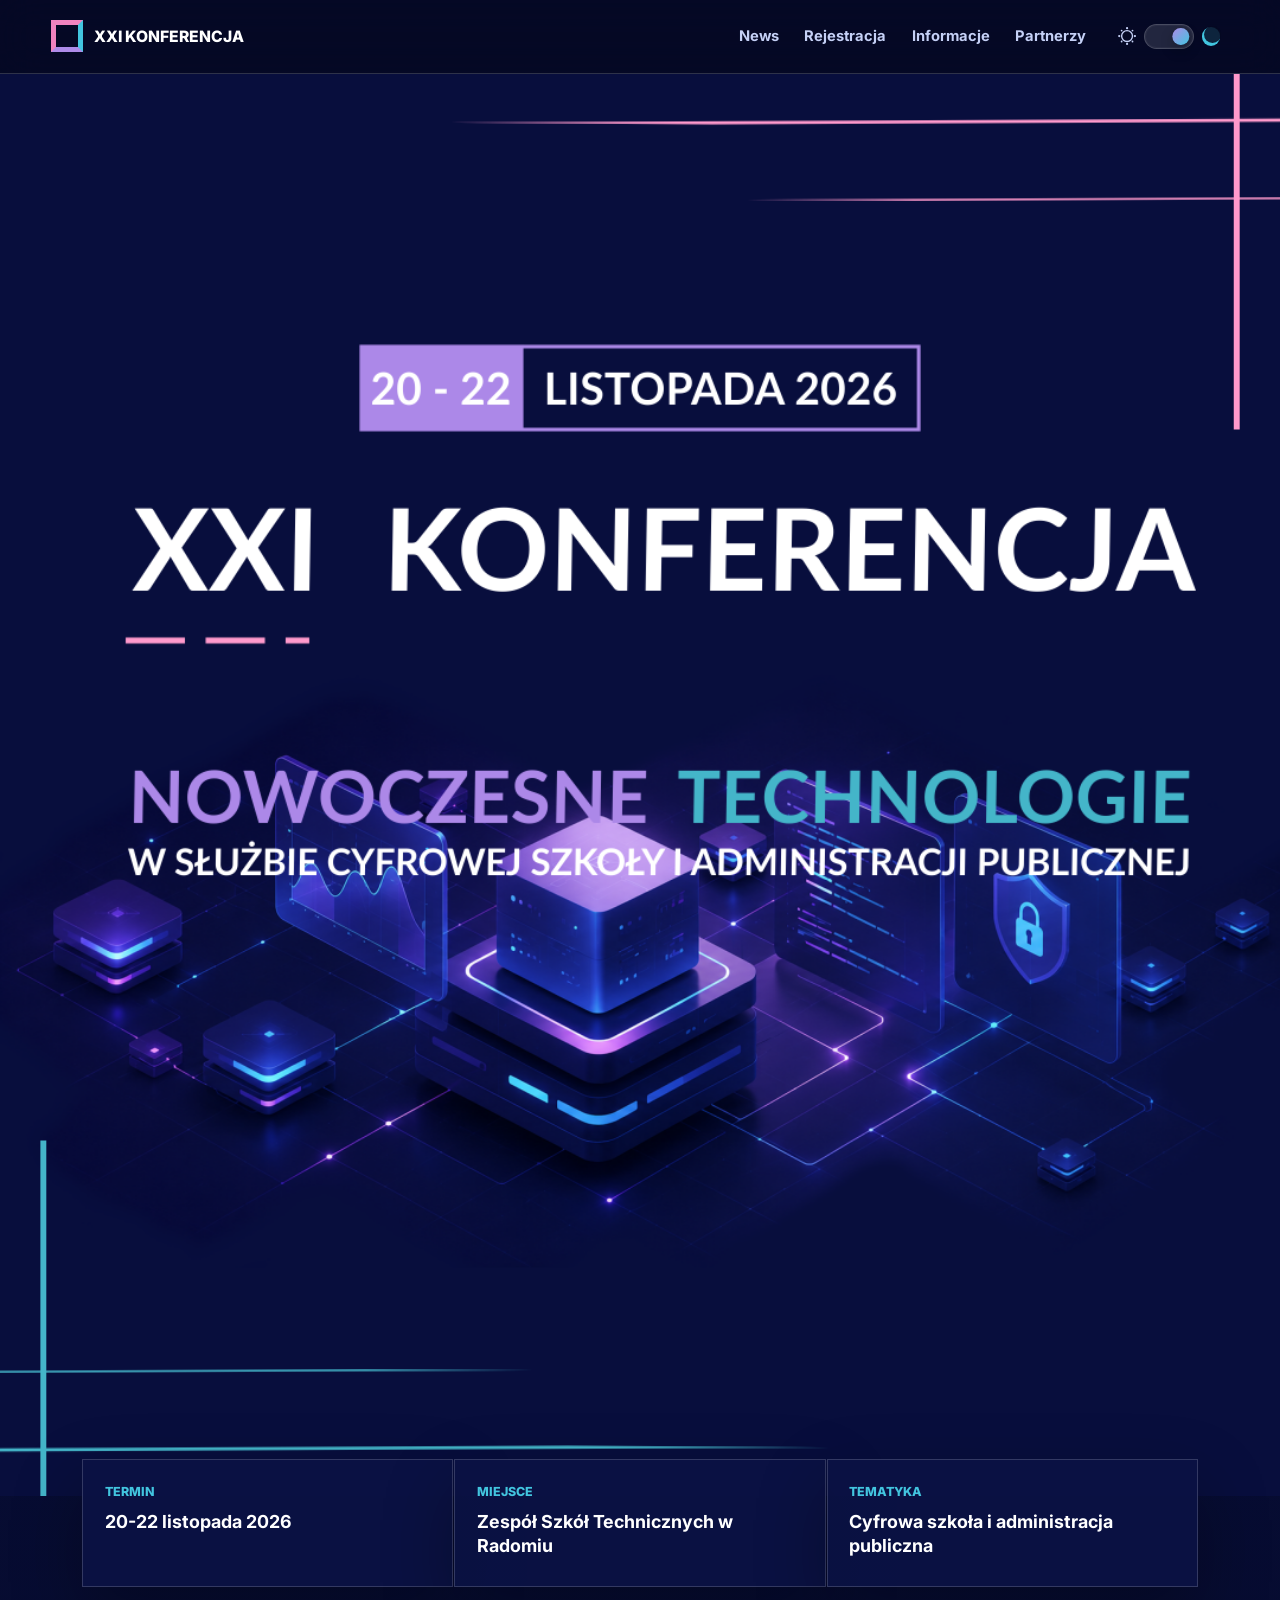
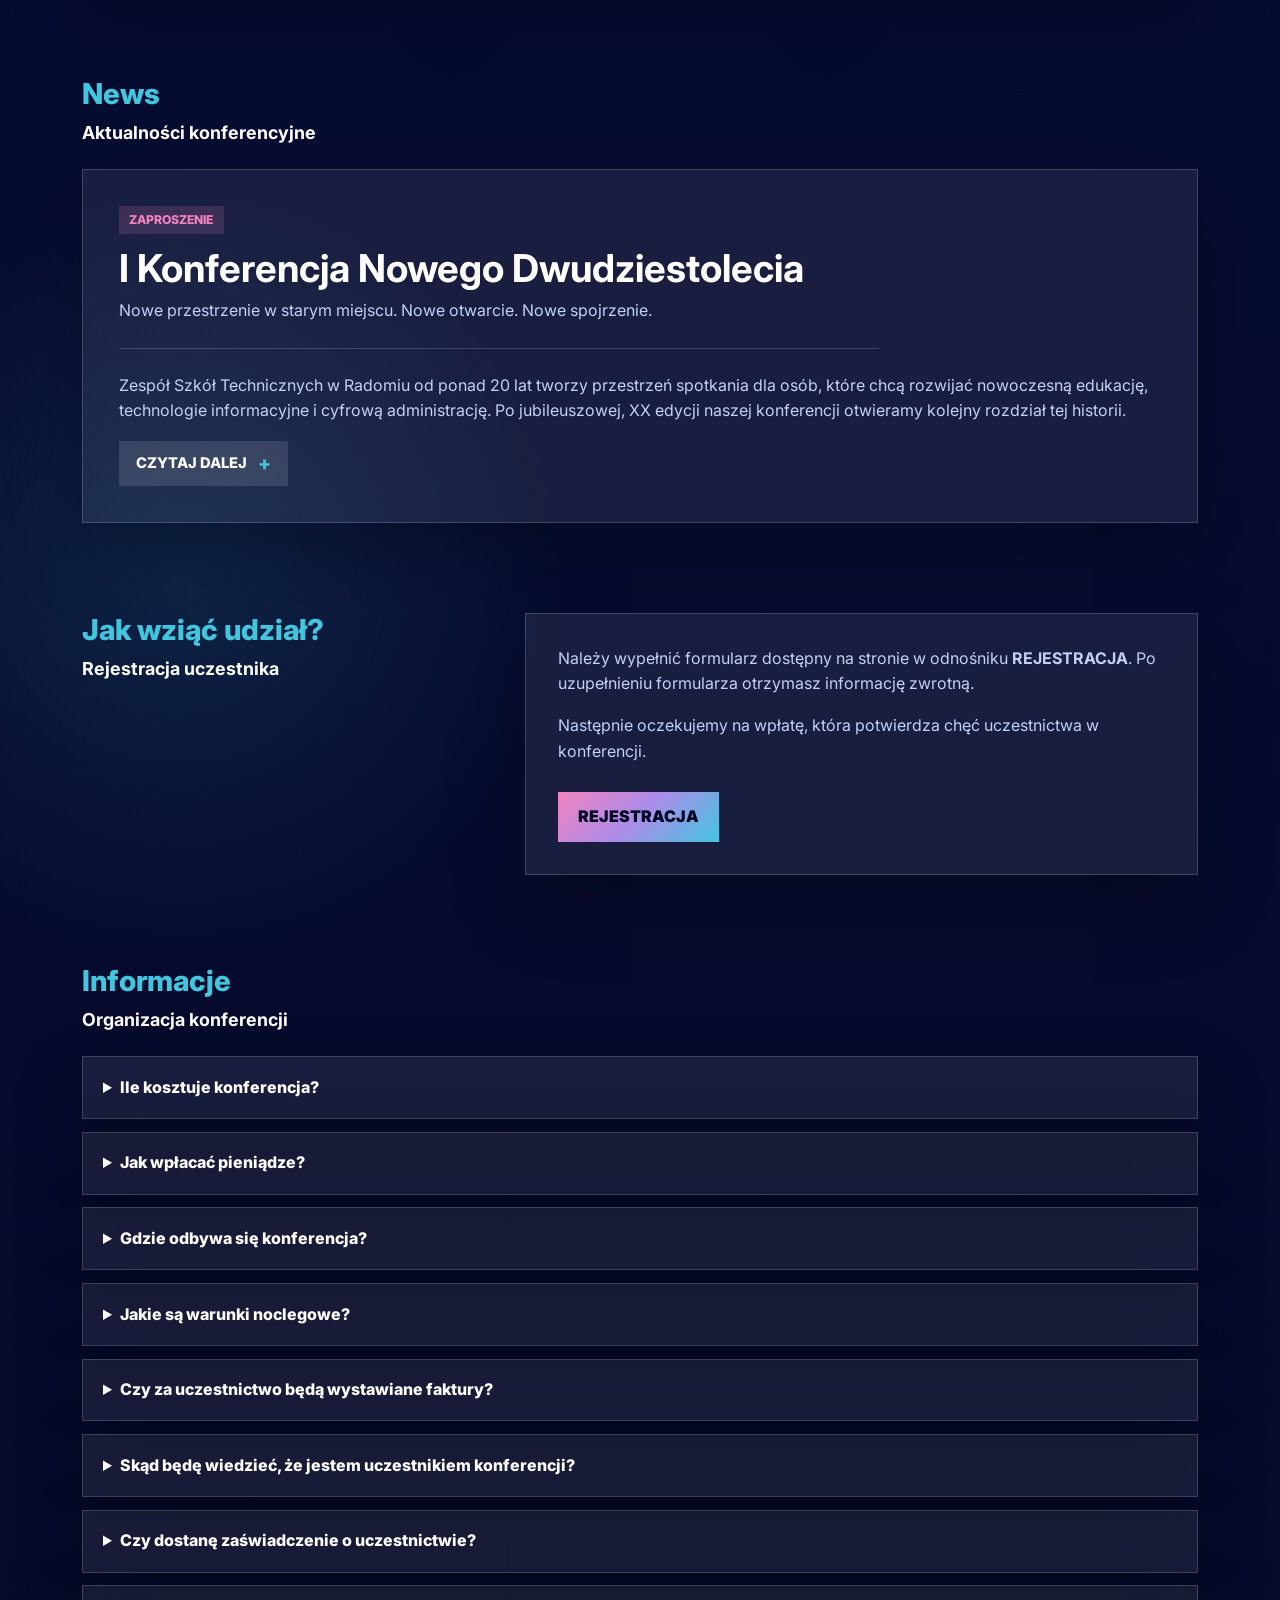
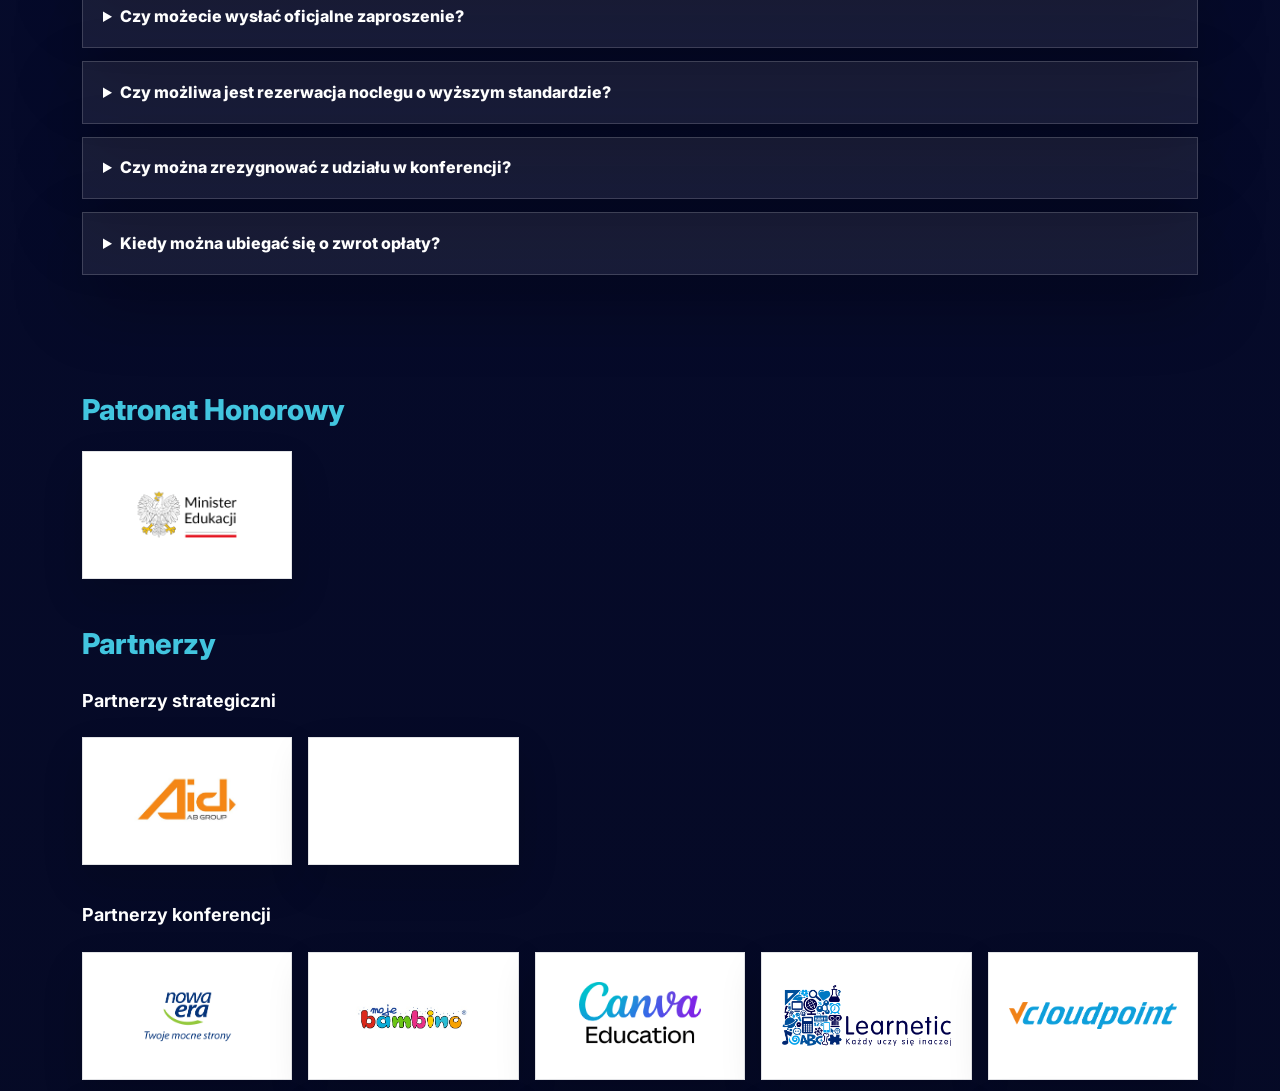
==== commit 834cb9e0: "add honorary patronate section" ====
--- a/index.html
+++ b/index.html
@@ -25,7 +25,7 @@
         }
       })();
     </script>
-    <link rel="stylesheet" href="styles.css?v=10" />
+    <link rel="stylesheet" href="styles.css?v=11" />
   </head>
   <body>
     <header class="site-header">
@@ -438,6 +438,6 @@
         });
       });
     </script>
-    <script src="logotypes.js?v=2"></script>
+    <script src="logotypes.js?v=3"></script>
   </body>
 </html>
--- a/styles.css
+++ b/styles.css
@@ -681,6 +681,10 @@
   margin-top: 2.4rem;
 }
 
+.partners-group + .section-heading {
+  margin-top: 3rem;
+}
+
 .partner-logo-card {
   display: flex;
   min-height: 8rem;
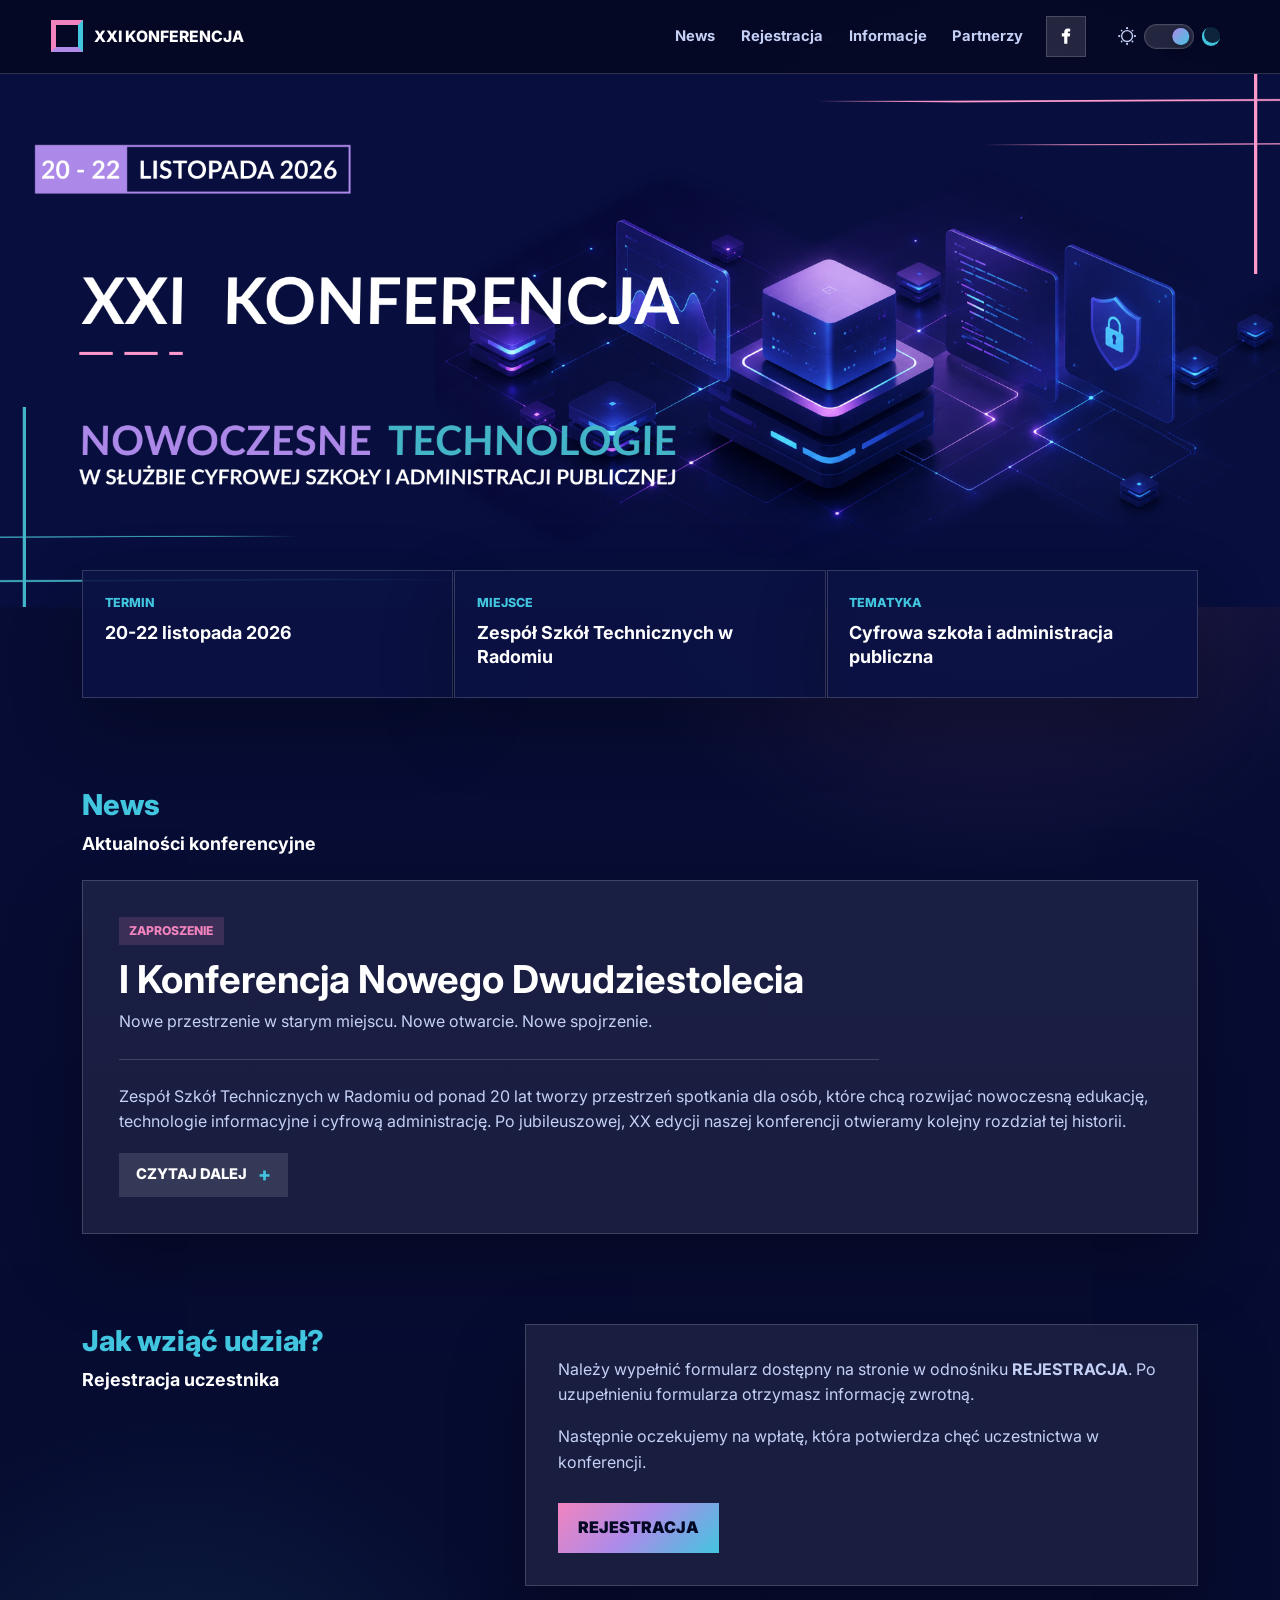
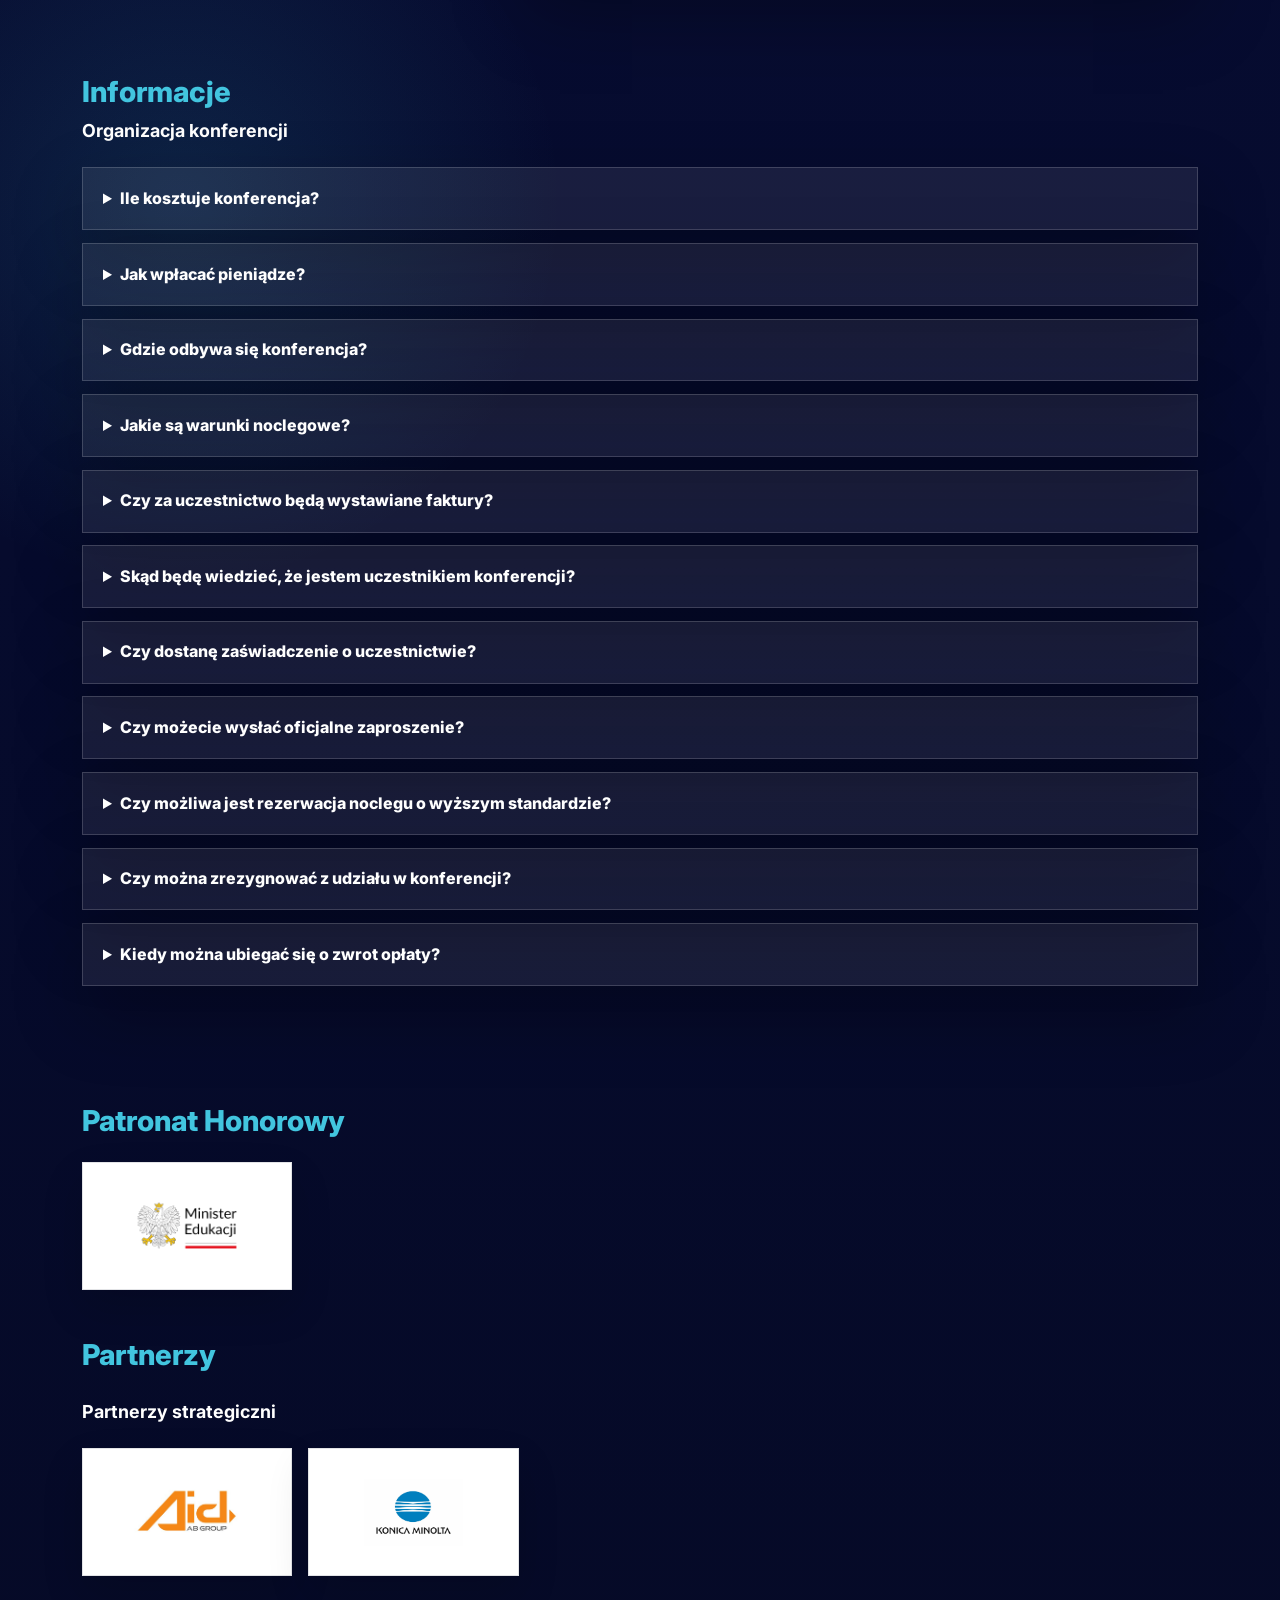
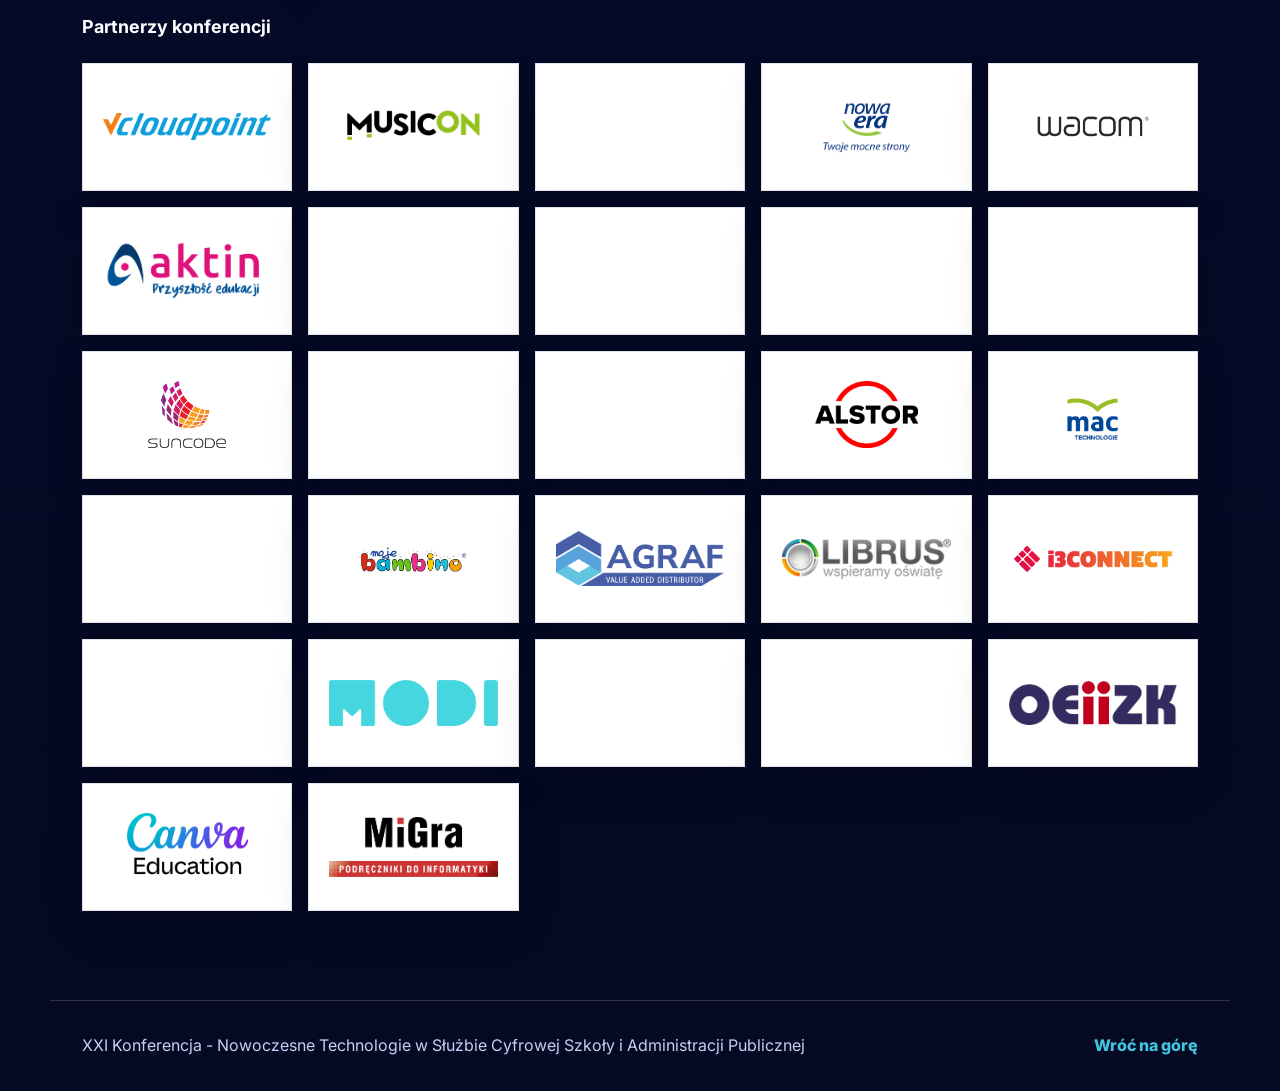
==== commit 75fc4360: "add facebook link" ====
--- a/index.html
+++ b/index.html
@@ -25,7 +25,7 @@
         }
       })();
     </script>
-    <link rel="stylesheet" href="styles.css?v=11" />
+    <link rel="stylesheet" href="styles.css?v=12" />
   </head>
   <body>
     <header class="site-header">
@@ -51,6 +51,19 @@
           <a href="#faq">Informacje</a>
           <a href="#partners">Partnerzy</a>
         </nav>
+        <a
+          class="social-link"
+          href="https://www.facebook.com/konferencjaradom"
+          target="_blank"
+          rel="noreferrer"
+          aria-label="Facebook konferencji"
+        >
+          <svg viewBox="0 0 24 24" aria-hidden="true">
+            <path
+              d="M14.2 8.3V6.9c0-.7.5-.9.9-.9h2.1V2.4L14.3 2c-3.2 0-4.9 1.9-4.9 5.3v1H6.3v4h3.1V22h4.1v-9.7h3.2l.5-4h-3z"
+            />
+          </svg>
+        </a>
         <button
           class="theme-toggle"
           type="button"
--- a/styles.css
+++ b/styles.css
@@ -167,6 +167,34 @@
   gap: clamp(0.8rem, 2vw, 1.4rem);
 }
 
+.social-link {
+  display: inline-flex;
+  width: 2.55rem;
+  height: 2.55rem;
+  align-items: center;
+  justify-content: center;
+  border: 1px solid var(--line);
+  background: var(--panel-strong);
+  color: var(--text);
+  text-decoration: none;
+}
+
+.social-link:hover {
+  border-color: var(--cyan);
+  color: var(--cyan);
+}
+
+.social-link:focus-visible {
+  outline: 2px solid var(--cyan);
+  outline-offset: 0.25rem;
+}
+
+.social-link svg {
+  width: 1.15rem;
+  height: 1.15rem;
+  fill: currentColor;
+}
+
 .theme-toggle {
   display: inline-flex;
   align-items: center;
